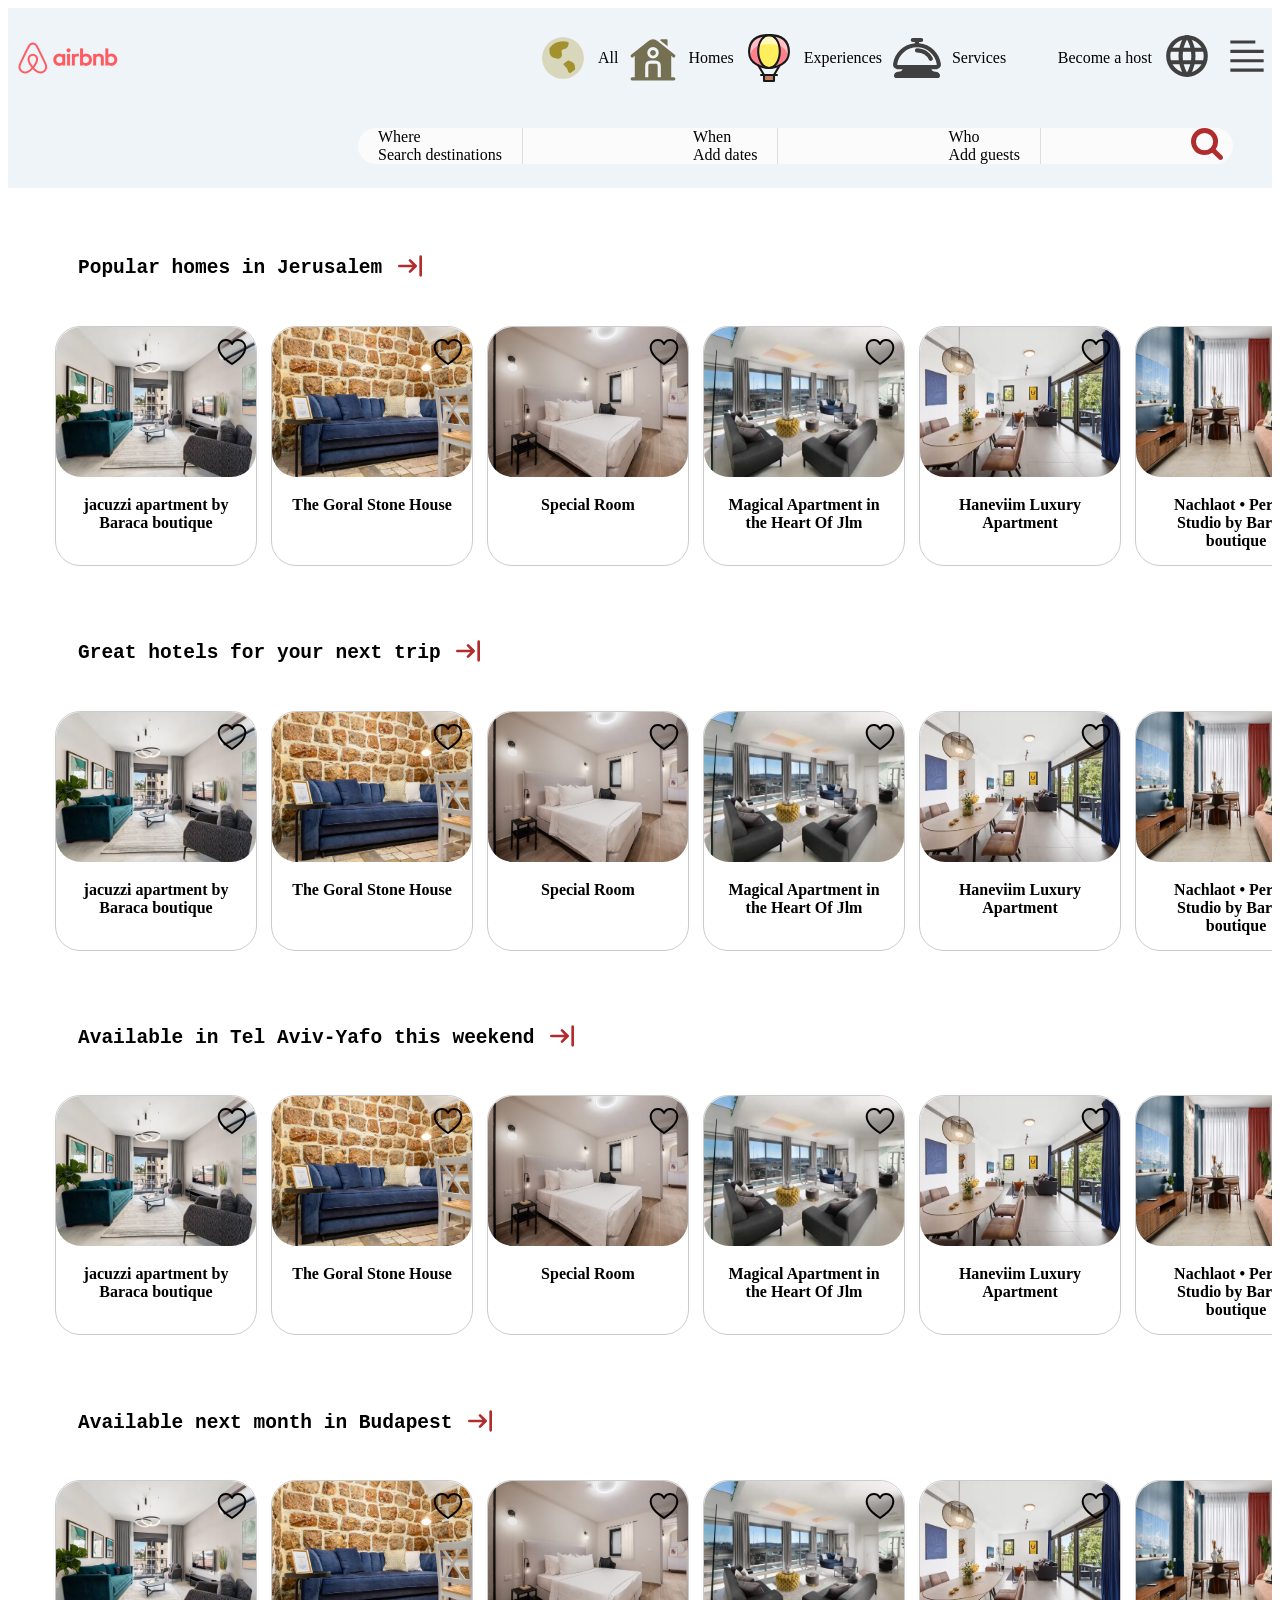
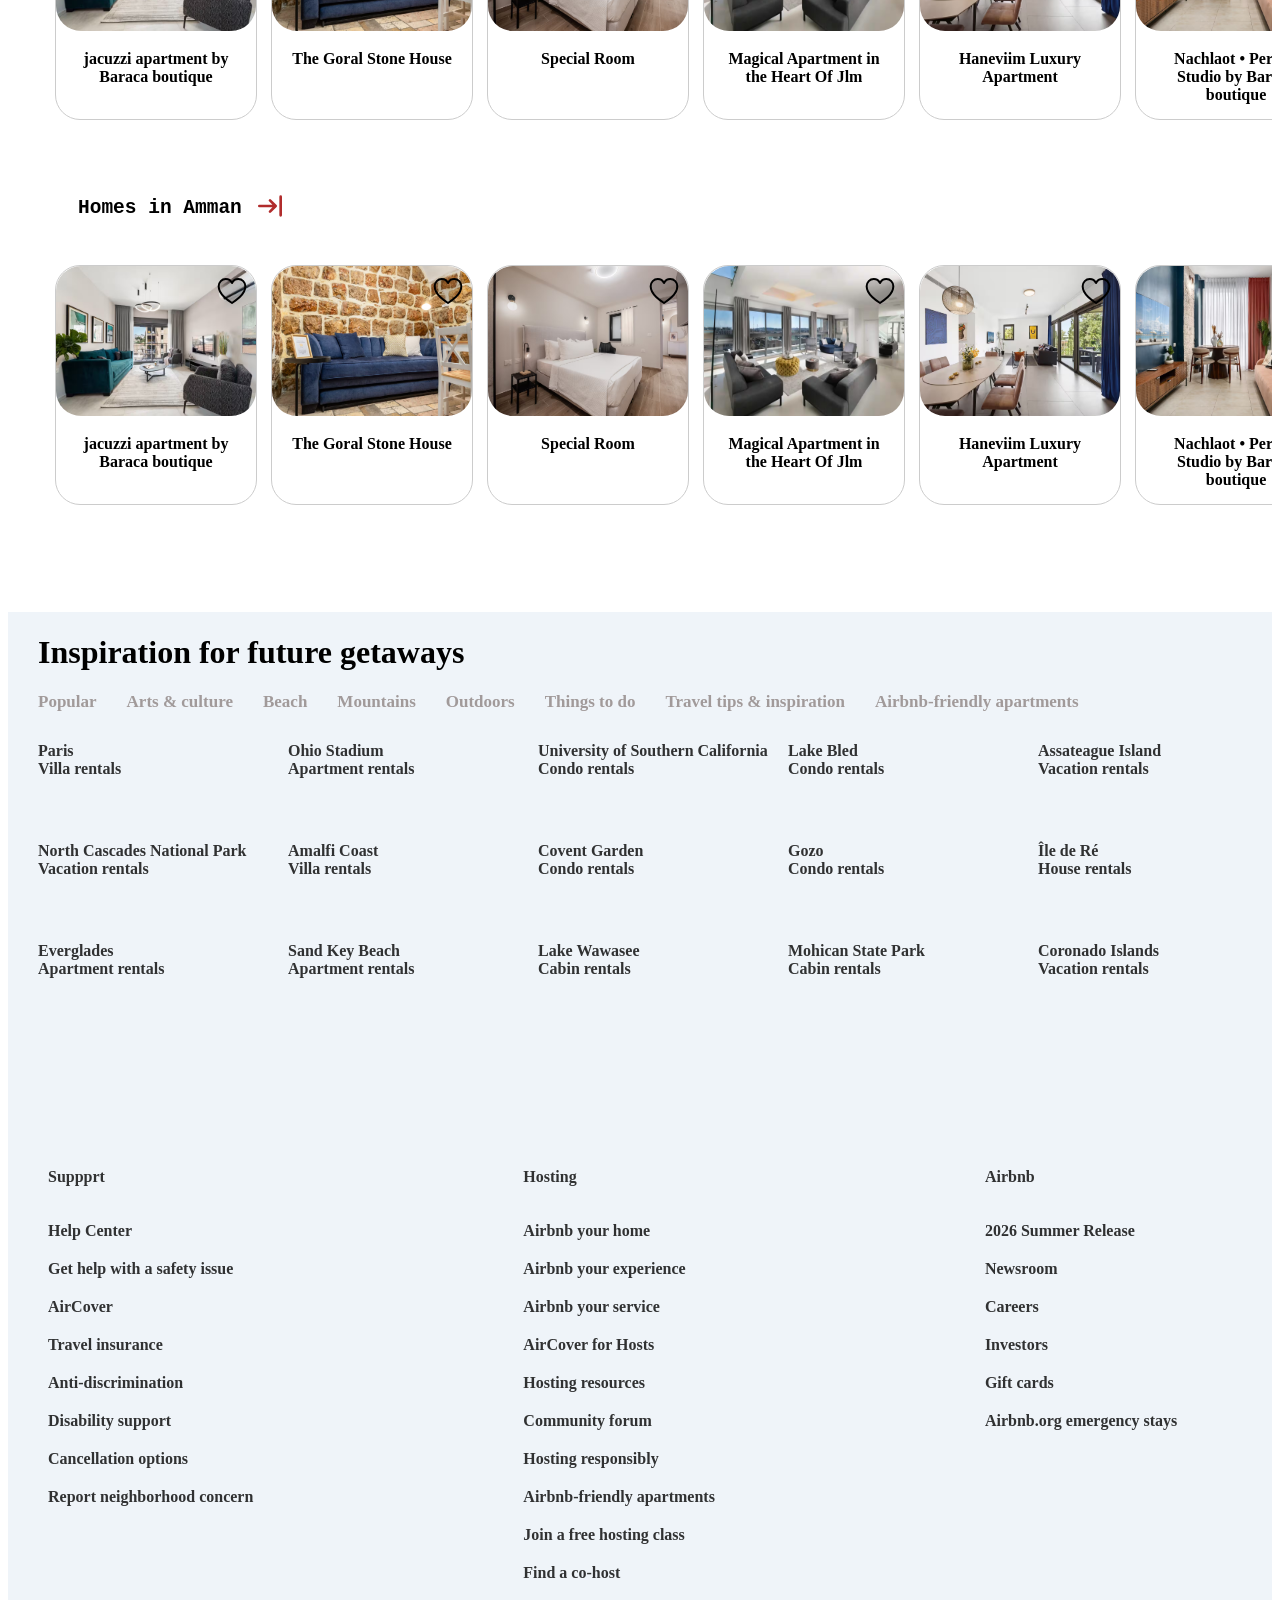
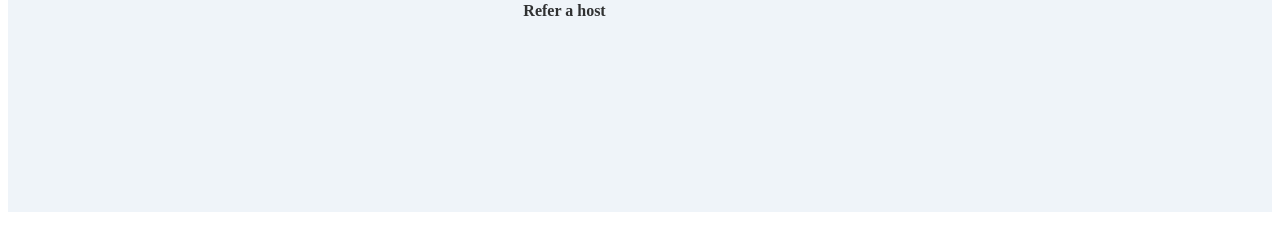
==== index.html @ 333b34b2 "Rename HTML file to index.html" ====
<!DOCTYPE HTML>
<html>
<head>
  <title>Airbnb</title>
  <meta name="viewport" content="width=device-width, initial-scale=1.0">
  <link rel="stylesheet" href="style.css">
  <link rel="icon" type="image/x-icon" href="photos\0x0.png">
</head>

<body>
<div class="container">

<img class="line2" src="photos\Airbnb.com.png" alt="airbnb">
<div class="container2">
<svg class="line1" xmlns="http://www.w3.org/2000/svg" width="2em" height="2em" viewBox="0 0 24 24">
	<path d="M0 0h24v24H0z" fill="none" />
	<path fill="#a3912d" d="M12 2c5.523 0 10 4.477 10 10s-4.477 10-10 10S2 17.523 2 12S6.477 2 12 2" class="duoicon-secondary-layer" opacity=".3" />
	<path fill="#a3912d" d="M12 4a7.99 7.99 0 0 0-6.335 3.114l-.165.221V9.02c0 1.25.775 2.369 1.945 2.809l.178.06l1.29.395c1.373.42 2.71-.697 2.577-2.096l-.019-.145l-.175-1.049a1 1 0 0 1 .656-1.108l.108-.03l.612-.14a2.667 2.667 0 0 0 1.989-3.263A8 8 0 0 0 12 4m2 9.4l-1.564 1.251a.5.5 0 0 0-.041.744l1.239 1.239c.24.24.415.538.508.864l.175.613c.147.521.52.948 1.017 1.163a8 8 0 0 0 2.533-1.835l-.234-1.877a2 2 0 0 0-1.09-1.54l-1.47-.736A1 1 0 0 0 14 13.4" class="duoicon-primary-layer" />
</svg>
<a class="bar" href="https://www.airbnb.com/">All</a>
<svg class="line1" xmlns="http://www.w3.org/2000/svg" width="2em" height="2em" viewBox="0 0 24 24">
	<path d="M0 0h24v24H0z" fill="none" />
	<defs>
		<path id="SVGEuPeJeiy" fill="#757052" d="M10.75 9.5a1.25 1.25 0 1 1 2.5 0a1.25 1.25 0 0 1-2.5 0" />
	</defs>
	<path fill="#757052" d="M18.5 3H16a.5.5 0 0 0-.5.5v.059l3.5 2.8V3.5a.5.5 0 0 0-.5-.5" />
	<use href="#SVGEuPeJeiy" fill-rule="evenodd" clip-rule="evenodd" />
	<path fill="#757052" fill-rule="evenodd" d="m20.75 10.96l.782.626a.75.75 0 0 0 .936-1.172l-8.125-6.5a3.75 3.75 0 0 0-4.686 0l-8.125 6.5a.75.75 0 0 0 .937 1.172l.781-.626v10.29H2a.75.75 0 0 0 0 1.5h20a.75.75 0 0 0 0-1.5h-1.25zM9.25 9.5a2.75 2.75 0 1 1 5.5 0a2.75 2.75 0 0 1-5.5 0m2.8 3.75c.664 0 1.237 0 1.696.062c.492.066.963.215 1.345.597s.531.853.597 1.345c.058.43.062.96.062 1.573v4.423h-1.5V17c0-.728-.002-1.2-.048-1.546c-.044-.325-.114-.427-.172-.484s-.159-.128-.484-.172c-.347-.046-.818-.048-1.546-.048s-1.2.002-1.546.048c-.325.044-.427.115-.484.172s-.128.159-.172.484c-.046.347-.048.818-.048 1.546v4.25h-1.5v-4.3c0-.664 0-1.237.062-1.696c.066-.492.215-.963.597-1.345s.854-.531 1.345-.597c.459-.062 1.032-.062 1.697-.062z" clip-rule="evenodd" />
	<use href="#SVGEuPeJeiy" fill-rule="evenodd" clip-rule="evenodd" />
</svg>
<a class="bar" href="https://www.airbnb.com/homes/">Homes</a>
<svg class="line1" xmlns="http://www.w3.org/2000/svg" width="2em" height="2em" viewBox="0 0 24 24">
	<path d="M0 0h24v24H0z" fill="none" />
	<g fill="none">
		<path fill="#ff808c" d="M21.564 9.133c0 5.738-6.163 7.65-9.564 7.65s-9.563-1.912-9.563-7.65s3.93-8.13 9.563-8.13s9.564 2.392 9.564 8.13" />
		<path fill="#ffbfc5" d="M12 5.246c4.798 0 8.36 1.735 9.311 5.796a7 7 0 0 0 .253-1.913C21.564 3.391 17.634 1 12 1S2.437 3.39 2.437 9.129c-.004.646.081 1.29.252 1.913C3.64 6.98 7.202 5.246 12 5.246" />
		<path fill="#ffef5e" d="M17.18 8.813c0 4.4-2.32 7.97-5.181 7.97s-5.18-3.568-5.18-7.97s2.32-7.81 5.18-7.81s5.18 3.41 5.18 7.81" />
		<path fill="#fff9bf" d="M12 5.246a13.7 13.7 0 0 1 4.849.78c-.738-2.972-2.631-5.022-4.85-5.022s-4.112 2.05-4.85 5.023a13.7 13.7 0 0 1 4.85-.78" />
		<path stroke="#191919" stroke-linecap="round" stroke-linejoin="round" d="M21.564 9.133c0 5.738-6.163 7.65-9.564 7.65s-9.563-1.912-9.563-7.65s3.93-8.13 9.563-8.13s9.564 2.392 9.564 8.13" />
		<path fill="#c77f67" stroke="#191919" stroke-linecap="round" stroke-linejoin="round" d="M14.391 20.13H9.61V23h4.782z" />
		<path stroke="#191919" stroke-linecap="round" stroke-linejoin="round" d="m17.043 15.65l-2.652 4.48m-7.433-4.48l2.651 4.48m-1.434 0h7.65M17.18 8.813c0 4.4-2.32 7.97-5.181 7.97s-5.18-3.568-5.18-7.97s2.32-7.81 5.18-7.81s5.18 3.41 5.18 7.81" />
	</g>
</svg>
<a class="bar" href="https://www.airbnb.com/experiences">Experiences</a>
<svg class="line1" xmlns="http://www.w3.org/2000/svg" width="2em" height="2em" viewBox="0 0 48 48">
	<path d="M0 0h48v48H0z" fill="none" />
	<path fill="#404040" fill-rule="evenodd" d="M26 8.75h2a2 2 0 1 0 0-4h-8a2 2 0 0 0 0 4h2v1.084c-10.761.91-19.44 9.119-20.952 19.64c-.44 3.053 2.118 5.276 4.788 5.276h4.356a3.1 3.1 0 0 1-.986 1.393c-.797.636-1.94.918-3.325 1.032c-1.883.155-3.561 1.427-3.945 3.344a2.28 2.28 0 0 0 2.235 2.731H43.83a2.28 2.28 0 0 0 2.235-2.731c-.384-1.917-2.062-3.19-3.945-3.344c-1.384-.114-2.528-.396-3.325-1.032a3.1 3.1 0 0 1-.986-1.393h4.348c2.67 0 5.227-2.223 4.788-5.276C45.43 18.956 36.758 10.75 26 9.834zm-2.004 5c-9.679 0-17.666 7.096-18.99 16.294a.5.5 0 0 0 .15.438a.94.94 0 0 0 .68.268h36.32a.94.94 0 0 0 .679-.268a.5.5 0 0 0 .15-.438c-1.323-9.198-9.311-16.294-18.99-16.294m11.506 11.935A13 13 0 0 0 24 18.75a2 2 0 1 1 0-4c6.526 0 12.19 3.678 15.038 9.065a2 2 0 1 1-3.536 1.87" clip-rule="evenodd" />
</svg>
<a class="bar" href="https://www.airbnb.com/services">Services</a>
</div>

<div class="container3">

    <a class="bar" href="https://www.google.com/">Become a host</a>
    <a href="https://www.google.com/"><svg class="line1" xmlns="http://www.w3.org/2000/svg" width="2em" height="2em" viewBox="0 0 24 24">
	<path d="M0 0h24v24H0z" fill="none" />
	<g fill="none" stroke="#404040" stroke-linecap="round" stroke-linejoin="round" stroke-width="2">
		<path d="M3 12a9 9 0 1 0 18 0a9 9 0 0 0-18 0m.6-3h16.8M3.6 15h16.8" />
		<path d="M11.5 3a17 17 0 0 0 0 18m1-18a17 17 0 0 1 0 18" />
	</g>
</svg>
</a>
<a href="https://www.google.com/"><svg class="line1" xmlns="http://www.w3.org/2000/svg" width="2em" height="2em" viewBox="0 0 24 24">
	<path d="M0 0h24v24H0z" fill="none" />
	<path fill="#404040" d="M4 6h12V4.5H4zm16 4.5H4V9h16zM4 15h16v-1.5H4zm0 4.5h16V18H4z" />
</svg> 
</a>
</div>

<div class="container4">
<a class="bar1" href="https://www.google.com/">Where<br>Search destinations</a>
<a class="bar1" href="https://www.google.com/">When<br>Add dates</a>
<a class="bar1" href="https://www.google.com/">Who<br>Add guests</a>
<a href="https://www.google.com/"><svg class="search" xmlns="http://www.w3.org/2000/svg" width="2em" height="2em" viewBox="0 0 1664 1664">
	<path d="M0 0h1664v1664H0z" fill="none" />
	<path fill="#b12c2c" d="M1152 704q0-185-131.5-316.5T704 256T387.5 387.5T256 704t131.5 316.5T704 1152t316.5-131.5T1152 704m512 832q0 52-38 90t-90 38q-54 0-90-38l-343-342q-179 124-399 124q-143 0-273.5-55.5t-225-150t-150-225T0 704t55.5-273.5t150-225t225-150T704 0t273.5 55.5t225 150t150 225T1408 704q0 220-124 399l343 343q37 37 37 90" />
</svg>
</a>

</div>
</div>

<div class="containerr">

<div class="row1">
    <h2 class="Title"><b><pre>Popular homes in Jerusalem </pre></h2><a href="https://www.google.com/"><svg xmlns="http://www.w3.org/2000/svg" width="2em" height="2em" viewBox="0 0 24 24">
	<path d="M0 0h24v24H0z" fill="none" />
	<g fill="none">
		<path d="M24 0v24H0V0zM12.594 23.258l-.012.002l-.071.035l-.02.004l-.014-.004l-.071-.036q-.016-.004-.024.006l-.004.01l-.017.428l.005.02l.01.013l.104.074l.015.004l.012-.004l.104-.074l.012-.016l.004-.017l-.017-.427q-.004-.016-.016-.018m.264-.113l-.014.002l-.184.093l-.01.01l-.003.011l.018.43l.005.012l.008.008l.201.092q.019.005.029-.008l.004-.014l-.034-.614q-.005-.018-.02-.022m-.715.002a.02.02 0 0 0-.027.006l-.006.014l-.034.614q.001.018.017.024l.015-.002l.201-.093l.01-.008l.003-.011l.018-.43l-.003-.012l-.01-.01z" />
		<path fill="#b12c2c" d="M19 19a1 1 0 1 0 2 0V5a1 1 0 1 0-2 0zM11.297 7.05a1 1 0 0 0 0 1.415L13.833 11H4a1 1 0 0 0 0 2h9.833l-2.536 2.536a1 1 0 0 0 1.415 1.414l4.242-4.243a1 1 0 0 0 0-1.414L12.712 7.05a1 1 0 0 0-1.415 0" />
	</g>
</svg></a>
</div>
</div>

<!--start adding photos ^-^ -->

<!--start-->
<div class="gallery">
<div class="item">
  <a target="_blank" href="//www.google.com/">
    <img src="photos\1.avif"></a>
  <div class="heart"><svg xmlns="http://www.w3.org/2000/svg" width="2em" height="2em" viewBox="0 0 24 24">
	<path d="M0 0h24v24H0z" fill="none" />
	<g fill="none">
		<path fill="currentColor" fill-opacity=".16" d="M16.696 3C14.652 3 12.887 4.197 12 5.943C11.113 4.197 9.348 3 7.304 3C4.374 3 2 5.457 2 8.481s1.817 5.796 4.165 8.073S12 21 12 21s3.374-2.133 5.835-4.446C20.46 14.088 22 11.514 22 8.481S19.626 3 16.696 3" />
		<path stroke="currentColor" stroke-linecap="round" stroke-linejoin="round" stroke-width="1.5" d="M16.696 3C14.652 3 12.887 4.197 12 5.943C11.113 4.197 9.348 3 7.304 3C4.374 3 2 5.457 2 8.481s1.817 5.796 4.165 8.073S12 21 12 21s3.374-2.133 5.835-4.446C20.46 14.088 22 11.514 22 8.481S19.626 3 16.696 3" />
	</g>
</svg>
</div>
  <div class="desc">jacuzzi apartment by Baraca boutique</div>
</div>

<div class="item">
  <a target="_blank" href="//www.google.com/">
    <img src="photos\2.avif">
  </a>
  <div class="heart"><svg xmlns="http://www.w3.org/2000/svg" width="2em" height="2em" viewBox="0 0 24 24">
	<path d="M0 0h24v24H0z" fill="none" />
	<g fill="none">
		<path fill="currentColor" fill-opacity=".16" d="M16.696 3C14.652 3 12.887 4.197 12 5.943C11.113 4.197 9.348 3 7.304 3C4.374 3 2 5.457 2 8.481s1.817 5.796 4.165 8.073S12 21 12 21s3.374-2.133 5.835-4.446C20.46 14.088 22 11.514 22 8.481S19.626 3 16.696 3" />
		<path stroke="currentColor" stroke-linecap="round" stroke-linejoin="round" stroke-width="1.5" d="M16.696 3C14.652 3 12.887 4.197 12 5.943C11.113 4.197 9.348 3 7.304 3C4.374 3 2 5.457 2 8.481s1.817 5.796 4.165 8.073S12 21 12 21s3.374-2.133 5.835-4.446C20.46 14.088 22 11.514 22 8.481S19.626 3 16.696 3" />
	</g>
</svg>
</div>
  <div class="desc">The Goral Stone House</div>
</div>

<div class="item">
  <a target="_blank" href="//www.google.com/">
    <img src="photos\3.avif">
  </a>
  <div class="heart"><svg xmlns="http://www.w3.org/2000/svg" width="2em" height="2em" viewBox="0 0 24 24">
	<path d="M0 0h24v24H0z" fill="none" />
	<g fill="none">
		<path fill="currentColor" fill-opacity=".16" d="M16.696 3C14.652 3 12.887 4.197 12 5.943C11.113 4.197 9.348 3 7.304 3C4.374 3 2 5.457 2 8.481s1.817 5.796 4.165 8.073S12 21 12 21s3.374-2.133 5.835-4.446C20.46 14.088 22 11.514 22 8.481S19.626 3 16.696 3" />
		<path stroke="currentColor" stroke-linecap="round" stroke-linejoin="round" stroke-width="1.5" d="M16.696 3C14.652 3 12.887 4.197 12 5.943C11.113 4.197 9.348 3 7.304 3C4.374 3 2 5.457 2 8.481s1.817 5.796 4.165 8.073S12 21 12 21s3.374-2.133 5.835-4.446C20.46 14.088 22 11.514 22 8.481S19.626 3 16.696 3" />
	</g>
</svg>
</div>
  <div class="desc">Special Room</div>
</div>

<div class="item">
  <a target="_blank" href="//www.google.com/">
    <img src="photos\4.avif">
  </a>
  <div class="heart"><svg xmlns="http://www.w3.org/2000/svg" width="2em" height="2em" viewBox="0 0 24 24">
	<path d="M0 0h24v24H0z" fill="none" />
	<g fill="none">
		<path fill="currentColor" fill-opacity=".16" d="M16.696 3C14.652 3 12.887 4.197 12 5.943C11.113 4.197 9.348 3 7.304 3C4.374 3 2 5.457 2 8.481s1.817 5.796 4.165 8.073S12 21 12 21s3.374-2.133 5.835-4.446C20.46 14.088 22 11.514 22 8.481S19.626 3 16.696 3" />
		<path stroke="currentColor" stroke-linecap="round" stroke-linejoin="round" stroke-width="1.5" d="M16.696 3C14.652 3 12.887 4.197 12 5.943C11.113 4.197 9.348 3 7.304 3C4.374 3 2 5.457 2 8.481s1.817 5.796 4.165 8.073S12 21 12 21s3.374-2.133 5.835-4.446C20.46 14.088 22 11.514 22 8.481S19.626 3 16.696 3" />
	</g>
</svg>
</div>
  <div class="desc">Magical Apartment in the Heart Of Jlm</div>
</div>

<div class="item">
  <a target="_blank" href="//www.google.com/">
    <img src="photos\5.avif">
  </a>
  <div class="heart"><svg xmlns="http://www.w3.org/2000/svg" width="2em" height="2em" viewBox="0 0 24 24">
	<path d="M0 0h24v24H0z" fill="none" />
	<g fill="none">
		<path fill="currentColor" fill-opacity=".16" d="M16.696 3C14.652 3 12.887 4.197 12 5.943C11.113 4.197 9.348 3 7.304 3C4.374 3 2 5.457 2 8.481s1.817 5.796 4.165 8.073S12 21 12 21s3.374-2.133 5.835-4.446C20.46 14.088 22 11.514 22 8.481S19.626 3 16.696 3" />
		<path stroke="currentColor" stroke-linecap="round" stroke-linejoin="round" stroke-width="1.5" d="M16.696 3C14.652 3 12.887 4.197 12 5.943C11.113 4.197 9.348 3 7.304 3C4.374 3 2 5.457 2 8.481s1.817 5.796 4.165 8.073S12 21 12 21s3.374-2.133 5.835-4.446C20.46 14.088 22 11.514 22 8.481S19.626 3 16.696 3" />
	</g>
</svg>
</div>
  <div class="desc">Haneviim Luxury Apartment</div>
</div>

<div class="item">
  <a target="_blank" href="//www.google.com/">
    <img src="photos\6.avif">
  </a>
  <div class="heart"><svg xmlns="http://www.w3.org/2000/svg" width="2em" height="2em" viewBox="0 0 24 24">
	<path d="M0 0h24v24H0z" fill="none" />
	<g fill="none">
		<path fill="currentColor" fill-opacity=".16" d="M16.696 3C14.652 3 12.887 4.197 12 5.943C11.113 4.197 9.348 3 7.304 3C4.374 3 2 5.457 2 8.481s1.817 5.796 4.165 8.073S12 21 12 21s3.374-2.133 5.835-4.446C20.46 14.088 22 11.514 22 8.481S19.626 3 16.696 3" />
		<path stroke="currentColor" stroke-linecap="round" stroke-linejoin="round" stroke-width="1.5" d="M16.696 3C14.652 3 12.887 4.197 12 5.943C11.113 4.197 9.348 3 7.304 3C4.374 3 2 5.457 2 8.481s1.817 5.796 4.165 8.073S12 21 12 21s3.374-2.133 5.835-4.446C20.46 14.088 22 11.514 22 8.481S19.626 3 16.696 3" />
	</g>
</svg>
</div>
  <div class="desc">Nachlaot • Perfect Studio by Baraca boutique</div>
</div>

<div class="item">
  <a target="_blank" href="//www.google.com/">
    <img src="photos\7.avif">
  </a>
  <div class="heart"><svg xmlns="http://www.w3.org/2000/svg" width="2em" height="2em" viewBox="0 0 24 24">
	<path d="M0 0h24v24H0z" fill="none" />
	<g fill="none">
		<path fill="currentColor" fill-opacity=".16" d="M16.696 3C14.652 3 12.887 4.197 12 5.943C11.113 4.197 9.348 3 7.304 3C4.374 3 2 5.457 2 8.481s1.817 5.796 4.165 8.073S12 21 12 21s3.374-2.133 5.835-4.446C20.46 14.088 22 11.514 22 8.481S19.626 3 16.696 3" />
		<path stroke="currentColor" stroke-linecap="round" stroke-linejoin="round" stroke-width="1.5" d="M16.696 3C14.652 3 12.887 4.197 12 5.943C11.113 4.197 9.348 3 7.304 3C4.374 3 2 5.457 2 8.481s1.817 5.796 4.165 8.073S12 21 12 21s3.374-2.133 5.835-4.446C20.46 14.088 22 11.514 22 8.481S19.626 3 16.696 3" />
	</g>
</svg>
</div>
  <div class="desc">Spectacular View with Shelter Room Mamad</div>
</div>

<div class="item">
  <a target="_blank" href="//www.google.com/">
    <img src="photos\8.avif">
  </a>
  <div class="heart"><svg xmlns="http://www.w3.org/2000/svg" width="2em" height="2em" viewBox="0 0 24 24">
	<path d="M0 0h24v24H0z" fill="none" />
	<g fill="none">
		<path fill="currentColor" fill-opacity=".16" d="M16.696 3C14.652 3 12.887 4.197 12 5.943C11.113 4.197 9.348 3 7.304 3C4.374 3 2 5.457 2 8.481s1.817 5.796 4.165 8.073S12 21 12 21s3.374-2.133 5.835-4.446C20.46 14.088 22 11.514 22 8.481S19.626 3 16.696 3" />
		<path stroke="currentColor" stroke-linecap="round" stroke-linejoin="round" stroke-width="1.5" d="M16.696 3C14.652 3 12.887 4.197 12 5.943C11.113 4.197 9.348 3 7.304 3C4.374 3 2 5.457 2 8.481s1.817 5.796 4.165 8.073S12 21 12 21s3.374-2.133 5.835-4.446C20.46 14.088 22 11.514 22 8.481S19.626 3 16.696 3" />
	</g>
</svg>
</div>
  <div class="desc">Marhaba Studios</div>
</div>

</div>

<!--end-->



<div class="containerr">

<div class="row1">
    <h2 class="Title"><b><pre>Great hotels for your next trip </pre></h2><a href="https://www.google.com/"><svg xmlns="http://www.w3.org/2000/svg" width="2em" height="2em" viewBox="0 0 24 24">
	<path d="M0 0h24v24H0z" fill="none" />
	<g fill="none">
		<path d="M24 0v24H0V0zM12.594 23.258l-.012.002l-.071.035l-.02.004l-.014-.004l-.071-.036q-.016-.004-.024.006l-.004.01l-.017.428l.005.02l.01.013l.104.074l.015.004l.012-.004l.104-.074l.012-.016l.004-.017l-.017-.427q-.004-.016-.016-.018m.264-.113l-.014.002l-.184.093l-.01.01l-.003.011l.018.43l.005.012l.008.008l.201.092q.019.005.029-.008l.004-.014l-.034-.614q-.005-.018-.02-.022m-.715.002a.02.02 0 0 0-.027.006l-.006.014l-.034.614q.001.018.017.024l.015-.002l.201-.093l.01-.008l.003-.011l.018-.43l-.003-.012l-.01-.01z" />
		<path fill="#b12c2c" d="M19 19a1 1 0 1 0 2 0V5a1 1 0 1 0-2 0zM11.297 7.05a1 1 0 0 0 0 1.415L13.833 11H4a1 1 0 0 0 0 2h9.833l-2.536 2.536a1 1 0 0 0 1.415 1.414l4.242-4.243a1 1 0 0 0 0-1.414L12.712 7.05a1 1 0 0 0-1.415 0" />
	</g>
</svg></a>
</div>
</div>

<div class="gallery">
<div class="item">
  <a target="_blank" href="//www.google.com/">
    <img src="photos\1.avif"></a>
  <div class="heart"><svg xmlns="http://www.w3.org/2000/svg" width="2em" height="2em" viewBox="0 0 24 24">
	<path d="M0 0h24v24H0z" fill="none" />
	<g fill="none">
		<path fill="currentColor" fill-opacity=".16" d="M16.696 3C14.652 3 12.887 4.197 12 5.943C11.113 4.197 9.348 3 7.304 3C4.374 3 2 5.457 2 8.481s1.817 5.796 4.165 8.073S12 21 12 21s3.374-2.133 5.835-4.446C20.46 14.088 22 11.514 22 8.481S19.626 3 16.696 3" />
		<path stroke="currentColor" stroke-linecap="round" stroke-linejoin="round" stroke-width="1.5" d="M16.696 3C14.652 3 12.887 4.197 12 5.943C11.113 4.197 9.348 3 7.304 3C4.374 3 2 5.457 2 8.481s1.817 5.796 4.165 8.073S12 21 12 21s3.374-2.133 5.835-4.446C20.46 14.088 22 11.514 22 8.481S19.626 3 16.696 3" />
	</g>
</svg>
</div>
  <div class="desc">jacuzzi apartment by Baraca boutique</div>
</div>

<div class="item">
  <a target="_blank" href="//www.google.com/">
    <img src="photos\2.avif">
  </a>
  <div class="heart"><svg xmlns="http://www.w3.org/2000/svg" width="2em" height="2em" viewBox="0 0 24 24">
	<path d="M0 0h24v24H0z" fill="none" />
	<g fill="none">
		<path fill="currentColor" fill-opacity=".16" d="M16.696 3C14.652 3 12.887 4.197 12 5.943C11.113 4.197 9.348 3 7.304 3C4.374 3 2 5.457 2 8.481s1.817 5.796 4.165 8.073S12 21 12 21s3.374-2.133 5.835-4.446C20.46 14.088 22 11.514 22 8.481S19.626 3 16.696 3" />
		<path stroke="currentColor" stroke-linecap="round" stroke-linejoin="round" stroke-width="1.5" d="M16.696 3C14.652 3 12.887 4.197 12 5.943C11.113 4.197 9.348 3 7.304 3C4.374 3 2 5.457 2 8.481s1.817 5.796 4.165 8.073S12 21 12 21s3.374-2.133 5.835-4.446C20.46 14.088 22 11.514 22 8.481S19.626 3 16.696 3" />
	</g>
</svg>
</div>
  <div class="desc">The Goral Stone House</div>
</div>

<div class="item">
  <a target="_blank" href="//www.google.com/">
    <img src="photos\3.avif">
  </a>
  <div class="heart"><svg xmlns="http://www.w3.org/2000/svg" width="2em" height="2em" viewBox="0 0 24 24">
	<path d="M0 0h24v24H0z" fill="none" />
	<g fill="none">
		<path fill="currentColor" fill-opacity=".16" d="M16.696 3C14.652 3 12.887 4.197 12 5.943C11.113 4.197 9.348 3 7.304 3C4.374 3 2 5.457 2 8.481s1.817 5.796 4.165 8.073S12 21 12 21s3.374-2.133 5.835-4.446C20.46 14.088 22 11.514 22 8.481S19.626 3 16.696 3" />
		<path stroke="currentColor" stroke-linecap="round" stroke-linejoin="round" stroke-width="1.5" d="M16.696 3C14.652 3 12.887 4.197 12 5.943C11.113 4.197 9.348 3 7.304 3C4.374 3 2 5.457 2 8.481s1.817 5.796 4.165 8.073S12 21 12 21s3.374-2.133 5.835-4.446C20.46 14.088 22 11.514 22 8.481S19.626 3 16.696 3" />
	</g>
</svg>
</div>
  <div class="desc">Special Room</div>
</div>

<div class="item">
  <a target="_blank" href="//www.google.com/">
    <img src="photos\4.avif">
  </a>
  <div class="heart"><svg xmlns="http://www.w3.org/2000/svg" width="2em" height="2em" viewBox="0 0 24 24">
	<path d="M0 0h24v24H0z" fill="none" />
	<g fill="none">
		<path fill="currentColor" fill-opacity=".16" d="M16.696 3C14.652 3 12.887 4.197 12 5.943C11.113 4.197 9.348 3 7.304 3C4.374 3 2 5.457 2 8.481s1.817 5.796 4.165 8.073S12 21 12 21s3.374-2.133 5.835-4.446C20.46 14.088 22 11.514 22 8.481S19.626 3 16.696 3" />
		<path stroke="currentColor" stroke-linecap="round" stroke-linejoin="round" stroke-width="1.5" d="M16.696 3C14.652 3 12.887 4.197 12 5.943C11.113 4.197 9.348 3 7.304 3C4.374 3 2 5.457 2 8.481s1.817 5.796 4.165 8.073S12 21 12 21s3.374-2.133 5.835-4.446C20.46 14.088 22 11.514 22 8.481S19.626 3 16.696 3" />
	</g>
</svg>
</div>
  <div class="desc">Magical Apartment in the Heart Of Jlm</div>
</div>

<div class="item">
  <a target="_blank" href="//www.google.com/">
    <img src="photos\5.avif">
  </a>
  <div class="heart"><svg xmlns="http://www.w3.org/2000/svg" width="2em" height="2em" viewBox="0 0 24 24">
	<path d="M0 0h24v24H0z" fill="none" />
	<g fill="none">
		<path fill="currentColor" fill-opacity=".16" d="M16.696 3C14.652 3 12.887 4.197 12 5.943C11.113 4.197 9.348 3 7.304 3C4.374 3 2 5.457 2 8.481s1.817 5.796 4.165 8.073S12 21 12 21s3.374-2.133 5.835-4.446C20.46 14.088 22 11.514 22 8.481S19.626 3 16.696 3" />
		<path stroke="currentColor" stroke-linecap="round" stroke-linejoin="round" stroke-width="1.5" d="M16.696 3C14.652 3 12.887 4.197 12 5.943C11.113 4.197 9.348 3 7.304 3C4.374 3 2 5.457 2 8.481s1.817 5.796 4.165 8.073S12 21 12 21s3.374-2.133 5.835-4.446C20.46 14.088 22 11.514 22 8.481S19.626 3 16.696 3" />
	</g>
</svg>
</div>
  <div class="desc">Haneviim Luxury Apartment</div>
</div>

<div class="item">
  <a target="_blank" href="//www.google.com/">
    <img src="photos\6.avif">
  </a>
  <div class="heart"><svg xmlns="http://www.w3.org/2000/svg" width="2em" height="2em" viewBox="0 0 24 24">
	<path d="M0 0h24v24H0z" fill="none" />
	<g fill="none">
		<path fill="currentColor" fill-opacity=".16" d="M16.696 3C14.652 3 12.887 4.197 12 5.943C11.113 4.197 9.348 3 7.304 3C4.374 3 2 5.457 2 8.481s1.817 5.796 4.165 8.073S12 21 12 21s3.374-2.133 5.835-4.446C20.46 14.088 22 11.514 22 8.481S19.626 3 16.696 3" />
		<path stroke="currentColor" stroke-linecap="round" stroke-linejoin="round" stroke-width="1.5" d="M16.696 3C14.652 3 12.887 4.197 12 5.943C11.113 4.197 9.348 3 7.304 3C4.374 3 2 5.457 2 8.481s1.817 5.796 4.165 8.073S12 21 12 21s3.374-2.133 5.835-4.446C20.46 14.088 22 11.514 22 8.481S19.626 3 16.696 3" />
	</g>
</svg>
</div>
  <div class="desc">Nachlaot • Perfect Studio by Baraca boutique</div>
</div>

<div class="item">
  <a target="_blank" href="//www.google.com/">
    <img src="photos\7.avif">
  </a>
  <div class="heart"><svg xmlns="http://www.w3.org/2000/svg" width="2em" height="2em" viewBox="0 0 24 24">
	<path d="M0 0h24v24H0z" fill="none" />
	<g fill="none">
		<path fill="currentColor" fill-opacity=".16" d="M16.696 3C14.652 3 12.887 4.197 12 5.943C11.113 4.197 9.348 3 7.304 3C4.374 3 2 5.457 2 8.481s1.817 5.796 4.165 8.073S12 21 12 21s3.374-2.133 5.835-4.446C20.46 14.088 22 11.514 22 8.481S19.626 3 16.696 3" />
		<path stroke="currentColor" stroke-linecap="round" stroke-linejoin="round" stroke-width="1.5" d="M16.696 3C14.652 3 12.887 4.197 12 5.943C11.113 4.197 9.348 3 7.304 3C4.374 3 2 5.457 2 8.481s1.817 5.796 4.165 8.073S12 21 12 21s3.374-2.133 5.835-4.446C20.46 14.088 22 11.514 22 8.481S19.626 3 16.696 3" />
	</g>
</svg>
</div>
  <div class="desc">Spectacular View with Shelter Room Mamad</div>
</div>

<div class="item">
  <a target="_blank" href="//www.google.com/">
    <img src="photos\8.avif">
  </a>
  <div class="heart"><svg xmlns="http://www.w3.org/2000/svg" width="2em" height="2em" viewBox="0 0 24 24">
	<path d="M0 0h24v24H0z" fill="none" />
	<g fill="none">
		<path fill="currentColor" fill-opacity=".16" d="M16.696 3C14.652 3 12.887 4.197 12 5.943C11.113 4.197 9.348 3 7.304 3C4.374 3 2 5.457 2 8.481s1.817 5.796 4.165 8.073S12 21 12 21s3.374-2.133 5.835-4.446C20.46 14.088 22 11.514 22 8.481S19.626 3 16.696 3" />
		<path stroke="currentColor" stroke-linecap="round" stroke-linejoin="round" stroke-width="1.5" d="M16.696 3C14.652 3 12.887 4.197 12 5.943C11.113 4.197 9.348 3 7.304 3C4.374 3 2 5.457 2 8.481s1.817 5.796 4.165 8.073S12 21 12 21s3.374-2.133 5.835-4.446C20.46 14.088 22 11.514 22 8.481S19.626 3 16.696 3" />
	</g>
</svg>
</div>
  <div class="desc">Marhaba Studios</div>
</div>

</div>
<!--end-->

<div class="containerr">

<div class="row1">
    <h2 class="Title"><b><pre>Available in Tel Aviv-Yafo this weekend </pre></h2><a href="https://www.google.com/"><svg xmlns="http://www.w3.org/2000/svg" width="2em" height="2em" viewBox="0 0 24 24">
	<path d="M0 0h24v24H0z" fill="none" />
	<g fill="none">
		<path d="M24 0v24H0V0zM12.594 23.258l-.012.002l-.071.035l-.02.004l-.014-.004l-.071-.036q-.016-.004-.024.006l-.004.01l-.017.428l.005.02l.01.013l.104.074l.015.004l.012-.004l.104-.074l.012-.016l.004-.017l-.017-.427q-.004-.016-.016-.018m.264-.113l-.014.002l-.184.093l-.01.01l-.003.011l.018.43l.005.012l.008.008l.201.092q.019.005.029-.008l.004-.014l-.034-.614q-.005-.018-.02-.022m-.715.002a.02.02 0 0 0-.027.006l-.006.014l-.034.614q.001.018.017.024l.015-.002l.201-.093l.01-.008l.003-.011l.018-.43l-.003-.012l-.01-.01z" />
		<path fill="#b12c2c" d="M19 19a1 1 0 1 0 2 0V5a1 1 0 1 0-2 0zM11.297 7.05a1 1 0 0 0 0 1.415L13.833 11H4a1 1 0 0 0 0 2h9.833l-2.536 2.536a1 1 0 0 0 1.415 1.414l4.242-4.243a1 1 0 0 0 0-1.414L12.712 7.05a1 1 0 0 0-1.415 0" />
	</g>
</svg></a>
</div>
</div>

<div class="gallery">
<div class="item">
  <a target="_blank" href="//www.google.com/">
    <img src="photos\1.avif"></a>
  <div class="heart"><svg xmlns="http://www.w3.org/2000/svg" width="2em" height="2em" viewBox="0 0 24 24">
	<path d="M0 0h24v24H0z" fill="none" />
	<g fill="none">
		<path fill="currentColor" fill-opacity=".16" d="M16.696 3C14.652 3 12.887 4.197 12 5.943C11.113 4.197 9.348 3 7.304 3C4.374 3 2 5.457 2 8.481s1.817 5.796 4.165 8.073S12 21 12 21s3.374-2.133 5.835-4.446C20.46 14.088 22 11.514 22 8.481S19.626 3 16.696 3" />
		<path stroke="currentColor" stroke-linecap="round" stroke-linejoin="round" stroke-width="1.5" d="M16.696 3C14.652 3 12.887 4.197 12 5.943C11.113 4.197 9.348 3 7.304 3C4.374 3 2 5.457 2 8.481s1.817 5.796 4.165 8.073S12 21 12 21s3.374-2.133 5.835-4.446C20.46 14.088 22 11.514 22 8.481S19.626 3 16.696 3" />
	</g>
</svg>
</div>
  <div class="desc">jacuzzi apartment by Baraca boutique</div>
</div>

<div class="item">
  <a target="_blank" href="//www.google.com/">
    <img src="photos\2.avif">
  </a>
  <div class="heart"><svg xmlns="http://www.w3.org/2000/svg" width="2em" height="2em" viewBox="0 0 24 24">
	<path d="M0 0h24v24H0z" fill="none" />
	<g fill="none">
		<path fill="currentColor" fill-opacity=".16" d="M16.696 3C14.652 3 12.887 4.197 12 5.943C11.113 4.197 9.348 3 7.304 3C4.374 3 2 5.457 2 8.481s1.817 5.796 4.165 8.073S12 21 12 21s3.374-2.133 5.835-4.446C20.46 14.088 22 11.514 22 8.481S19.626 3 16.696 3" />
		<path stroke="currentColor" stroke-linecap="round" stroke-linejoin="round" stroke-width="1.5" d="M16.696 3C14.652 3 12.887 4.197 12 5.943C11.113 4.197 9.348 3 7.304 3C4.374 3 2 5.457 2 8.481s1.817 5.796 4.165 8.073S12 21 12 21s3.374-2.133 5.835-4.446C20.46 14.088 22 11.514 22 8.481S19.626 3 16.696 3" />
	</g>
</svg>
</div>
  <div class="desc">The Goral Stone House</div>
</div>

<div class="item">
  <a target="_blank" href="//www.google.com/">
    <img src="photos\3.avif">
  </a>
  <div class="heart"><svg xmlns="http://www.w3.org/2000/svg" width="2em" height="2em" viewBox="0 0 24 24">
	<path d="M0 0h24v24H0z" fill="none" />
	<g fill="none">
		<path fill="currentColor" fill-opacity=".16" d="M16.696 3C14.652 3 12.887 4.197 12 5.943C11.113 4.197 9.348 3 7.304 3C4.374 3 2 5.457 2 8.481s1.817 5.796 4.165 8.073S12 21 12 21s3.374-2.133 5.835-4.446C20.46 14.088 22 11.514 22 8.481S19.626 3 16.696 3" />
		<path stroke="currentColor" stroke-linecap="round" stroke-linejoin="round" stroke-width="1.5" d="M16.696 3C14.652 3 12.887 4.197 12 5.943C11.113 4.197 9.348 3 7.304 3C4.374 3 2 5.457 2 8.481s1.817 5.796 4.165 8.073S12 21 12 21s3.374-2.133 5.835-4.446C20.46 14.088 22 11.514 22 8.481S19.626 3 16.696 3" />
	</g>
</svg>
</div>
  <div class="desc">Special Room</div>
</div>

<div class="item">
  <a target="_blank" href="//www.google.com/">
    <img src="photos\4.avif">
  </a>
  <div class="heart"><svg xmlns="http://www.w3.org/2000/svg" width="2em" height="2em" viewBox="0 0 24 24">
	<path d="M0 0h24v24H0z" fill="none" />
	<g fill="none">
		<path fill="currentColor" fill-opacity=".16" d="M16.696 3C14.652 3 12.887 4.197 12 5.943C11.113 4.197 9.348 3 7.304 3C4.374 3 2 5.457 2 8.481s1.817 5.796 4.165 8.073S12 21 12 21s3.374-2.133 5.835-4.446C20.46 14.088 22 11.514 22 8.481S19.626 3 16.696 3" />
		<path stroke="currentColor" stroke-linecap="round" stroke-linejoin="round" stroke-width="1.5" d="M16.696 3C14.652 3 12.887 4.197 12 5.943C11.113 4.197 9.348 3 7.304 3C4.374 3 2 5.457 2 8.481s1.817 5.796 4.165 8.073S12 21 12 21s3.374-2.133 5.835-4.446C20.46 14.088 22 11.514 22 8.481S19.626 3 16.696 3" />
	</g>
</svg>
</div>
  <div class="desc">Magical Apartment in the Heart Of Jlm</div>
</div>

<div class="item">
  <a target="_blank" href="//www.google.com/">
    <img src="photos\5.avif">
  </a>
  <div class="heart"><svg xmlns="http://www.w3.org/2000/svg" width="2em" height="2em" viewBox="0 0 24 24">
	<path d="M0 0h24v24H0z" fill="none" />
	<g fill="none">
		<path fill="currentColor" fill-opacity=".16" d="M16.696 3C14.652 3 12.887 4.197 12 5.943C11.113 4.197 9.348 3 7.304 3C4.374 3 2 5.457 2 8.481s1.817 5.796 4.165 8.073S12 21 12 21s3.374-2.133 5.835-4.446C20.46 14.088 22 11.514 22 8.481S19.626 3 16.696 3" />
		<path stroke="currentColor" stroke-linecap="round" stroke-linejoin="round" stroke-width="1.5" d="M16.696 3C14.652 3 12.887 4.197 12 5.943C11.113 4.197 9.348 3 7.304 3C4.374 3 2 5.457 2 8.481s1.817 5.796 4.165 8.073S12 21 12 21s3.374-2.133 5.835-4.446C20.46 14.088 22 11.514 22 8.481S19.626 3 16.696 3" />
	</g>
</svg>
</div>
  <div class="desc">Haneviim Luxury Apartment</div>
</div>

<div class="item">
  <a target="_blank" href="//www.google.com/">
    <img src="photos\6.avif">
  </a>
  <div class="heart"><svg xmlns="http://www.w3.org/2000/svg" width="2em" height="2em" viewBox="0 0 24 24">
	<path d="M0 0h24v24H0z" fill="none" />
	<g fill="none">
		<path fill="currentColor" fill-opacity=".16" d="M16.696 3C14.652 3 12.887 4.197 12 5.943C11.113 4.197 9.348 3 7.304 3C4.374 3 2 5.457 2 8.481s1.817 5.796 4.165 8.073S12 21 12 21s3.374-2.133 5.835-4.446C20.46 14.088 22 11.514 22 8.481S19.626 3 16.696 3" />
		<path stroke="currentColor" stroke-linecap="round" stroke-linejoin="round" stroke-width="1.5" d="M16.696 3C14.652 3 12.887 4.197 12 5.943C11.113 4.197 9.348 3 7.304 3C4.374 3 2 5.457 2 8.481s1.817 5.796 4.165 8.073S12 21 12 21s3.374-2.133 5.835-4.446C20.46 14.088 22 11.514 22 8.481S19.626 3 16.696 3" />
	</g>
</svg>
</div>
  <div class="desc">Nachlaot • Perfect Studio by Baraca boutique</div>
</div>

<div class="item">
  <a target="_blank" href="//www.google.com/">
    <img src="photos\7.avif">
  </a>
  <div class="heart"><svg xmlns="http://www.w3.org/2000/svg" width="2em" height="2em" viewBox="0 0 24 24">
	<path d="M0 0h24v24H0z" fill="none" />
	<g fill="none">
		<path fill="currentColor" fill-opacity=".16" d="M16.696 3C14.652 3 12.887 4.197 12 5.943C11.113 4.197 9.348 3 7.304 3C4.374 3 2 5.457 2 8.481s1.817 5.796 4.165 8.073S12 21 12 21s3.374-2.133 5.835-4.446C20.46 14.088 22 11.514 22 8.481S19.626 3 16.696 3" />
		<path stroke="currentColor" stroke-linecap="round" stroke-linejoin="round" stroke-width="1.5" d="M16.696 3C14.652 3 12.887 4.197 12 5.943C11.113 4.197 9.348 3 7.304 3C4.374 3 2 5.457 2 8.481s1.817 5.796 4.165 8.073S12 21 12 21s3.374-2.133 5.835-4.446C20.46 14.088 22 11.514 22 8.481S19.626 3 16.696 3" />
	</g>
</svg>
</div>
  <div class="desc">Spectacular View with Shelter Room Mamad</div>
</div>

<div class="item">
  <a target="_blank" href="//www.google.com/">
    <img src="photos\8.avif">
  </a>
  <div class="heart"><svg xmlns="http://www.w3.org/2000/svg" width="2em" height="2em" viewBox="0 0 24 24">
	<path d="M0 0h24v24H0z" fill="none" />
	<g fill="none">
		<path fill="currentColor" fill-opacity=".16" d="M16.696 3C14.652 3 12.887 4.197 12 5.943C11.113 4.197 9.348 3 7.304 3C4.374 3 2 5.457 2 8.481s1.817 5.796 4.165 8.073S12 21 12 21s3.374-2.133 5.835-4.446C20.46 14.088 22 11.514 22 8.481S19.626 3 16.696 3" />
		<path stroke="currentColor" stroke-linecap="round" stroke-linejoin="round" stroke-width="1.5" d="M16.696 3C14.652 3 12.887 4.197 12 5.943C11.113 4.197 9.348 3 7.304 3C4.374 3 2 5.457 2 8.481s1.817 5.796 4.165 8.073S12 21 12 21s3.374-2.133 5.835-4.446C20.46 14.088 22 11.514 22 8.481S19.626 3 16.696 3" />
	</g>
</svg>
</div>
  <div class="desc">Marhaba Studios</div>
</div>

</div>
<!--end-->

<div class="containerr">

<div class="row1">
    <h2 class="Title"><b><pre>Available next month in Budapest </pre></h2><a href="https://www.google.com/"><svg xmlns="http://www.w3.org/2000/svg" width="2em" height="2em" viewBox="0 0 24 24">
	<path d="M0 0h24v24H0z" fill="none" />
	<g fill="none">
		<path d="M24 0v24H0V0zM12.594 23.258l-.012.002l-.071.035l-.02.004l-.014-.004l-.071-.036q-.016-.004-.024.006l-.004.01l-.017.428l.005.02l.01.013l.104.074l.015.004l.012-.004l.104-.074l.012-.016l.004-.017l-.017-.427q-.004-.016-.016-.018m.264-.113l-.014.002l-.184.093l-.01.01l-.003.011l.018.43l.005.012l.008.008l.201.092q.019.005.029-.008l.004-.014l-.034-.614q-.005-.018-.02-.022m-.715.002a.02.02 0 0 0-.027.006l-.006.014l-.034.614q.001.018.017.024l.015-.002l.201-.093l.01-.008l.003-.011l.018-.43l-.003-.012l-.01-.01z" />
		<path fill="#b12c2c" d="M19 19a1 1 0 1 0 2 0V5a1 1 0 1 0-2 0zM11.297 7.05a1 1 0 0 0 0 1.415L13.833 11H4a1 1 0 0 0 0 2h9.833l-2.536 2.536a1 1 0 0 0 1.415 1.414l4.242-4.243a1 1 0 0 0 0-1.414L12.712 7.05a1 1 0 0 0-1.415 0" />
	</g>
</svg></a>
</div>
</div>

<div class="gallery">
<div class="item">
  <a target="_blank" href="//www.google.com/">
    <img src="photos\1.avif"></a>
  <div class="heart"><svg xmlns="http://www.w3.org/2000/svg" width="2em" height="2em" viewBox="0 0 24 24">
	<path d="M0 0h24v24H0z" fill="none" />
	<g fill="none">
		<path fill="currentColor" fill-opacity=".16" d="M16.696 3C14.652 3 12.887 4.197 12 5.943C11.113 4.197 9.348 3 7.304 3C4.374 3 2 5.457 2 8.481s1.817 5.796 4.165 8.073S12 21 12 21s3.374-2.133 5.835-4.446C20.46 14.088 22 11.514 22 8.481S19.626 3 16.696 3" />
		<path stroke="currentColor" stroke-linecap="round" stroke-linejoin="round" stroke-width="1.5" d="M16.696 3C14.652 3 12.887 4.197 12 5.943C11.113 4.197 9.348 3 7.304 3C4.374 3 2 5.457 2 8.481s1.817 5.796 4.165 8.073S12 21 12 21s3.374-2.133 5.835-4.446C20.46 14.088 22 11.514 22 8.481S19.626 3 16.696 3" />
	</g>
</svg>
</div>
  <div class="desc">jacuzzi apartment by Baraca boutique</div>
</div>

<div class="item">
  <a target="_blank" href="//www.google.com/">
    <img src="photos\2.avif">
  </a>
  <div class="heart"><svg xmlns="http://www.w3.org/2000/svg" width="2em" height="2em" viewBox="0 0 24 24">
	<path d="M0 0h24v24H0z" fill="none" />
	<g fill="none">
		<path fill="currentColor" fill-opacity=".16" d="M16.696 3C14.652 3 12.887 4.197 12 5.943C11.113 4.197 9.348 3 7.304 3C4.374 3 2 5.457 2 8.481s1.817 5.796 4.165 8.073S12 21 12 21s3.374-2.133 5.835-4.446C20.46 14.088 22 11.514 22 8.481S19.626 3 16.696 3" />
		<path stroke="currentColor" stroke-linecap="round" stroke-linejoin="round" stroke-width="1.5" d="M16.696 3C14.652 3 12.887 4.197 12 5.943C11.113 4.197 9.348 3 7.304 3C4.374 3 2 5.457 2 8.481s1.817 5.796 4.165 8.073S12 21 12 21s3.374-2.133 5.835-4.446C20.46 14.088 22 11.514 22 8.481S19.626 3 16.696 3" />
	</g>
</svg>
</div>
  <div class="desc">The Goral Stone House</div>
</div>

<div class="item">
  <a target="_blank" href="//www.google.com/">
    <img src="photos\3.avif">
  </a>
  <div class="heart"><svg xmlns="http://www.w3.org/2000/svg" width="2em" height="2em" viewBox="0 0 24 24">
	<path d="M0 0h24v24H0z" fill="none" />
	<g fill="none">
		<path fill="currentColor" fill-opacity=".16" d="M16.696 3C14.652 3 12.887 4.197 12 5.943C11.113 4.197 9.348 3 7.304 3C4.374 3 2 5.457 2 8.481s1.817 5.796 4.165 8.073S12 21 12 21s3.374-2.133 5.835-4.446C20.46 14.088 22 11.514 22 8.481S19.626 3 16.696 3" />
		<path stroke="currentColor" stroke-linecap="round" stroke-linejoin="round" stroke-width="1.5" d="M16.696 3C14.652 3 12.887 4.197 12 5.943C11.113 4.197 9.348 3 7.304 3C4.374 3 2 5.457 2 8.481s1.817 5.796 4.165 8.073S12 21 12 21s3.374-2.133 5.835-4.446C20.46 14.088 22 11.514 22 8.481S19.626 3 16.696 3" />
	</g>
</svg>
</div>
  <div class="desc">Special Room</div>
</div>

<div class="item">
  <a target="_blank" href="//www.google.com/">
    <img src="photos\4.avif">
  </a>
  <div class="heart"><svg xmlns="http://www.w3.org/2000/svg" width="2em" height="2em" viewBox="0 0 24 24">
	<path d="M0 0h24v24H0z" fill="none" />
	<g fill="none">
		<path fill="currentColor" fill-opacity=".16" d="M16.696 3C14.652 3 12.887 4.197 12 5.943C11.113 4.197 9.348 3 7.304 3C4.374 3 2 5.457 2 8.481s1.817 5.796 4.165 8.073S12 21 12 21s3.374-2.133 5.835-4.446C20.46 14.088 22 11.514 22 8.481S19.626 3 16.696 3" />
		<path stroke="currentColor" stroke-linecap="round" stroke-linejoin="round" stroke-width="1.5" d="M16.696 3C14.652 3 12.887 4.197 12 5.943C11.113 4.197 9.348 3 7.304 3C4.374 3 2 5.457 2 8.481s1.817 5.796 4.165 8.073S12 21 12 21s3.374-2.133 5.835-4.446C20.46 14.088 22 11.514 22 8.481S19.626 3 16.696 3" />
	</g>
</svg>
</div>
  <div class="desc">Magical Apartment in the Heart Of Jlm</div>
</div>

<div class="item">
  <a target="_blank" href="//www.google.com/">
    <img src="photos\5.avif">
  </a>
  <div class="heart"><svg xmlns="http://www.w3.org/2000/svg" width="2em" height="2em" viewBox="0 0 24 24">
	<path d="M0 0h24v24H0z" fill="none" />
	<g fill="none">
		<path fill="currentColor" fill-opacity=".16" d="M16.696 3C14.652 3 12.887 4.197 12 5.943C11.113 4.197 9.348 3 7.304 3C4.374 3 2 5.457 2 8.481s1.817 5.796 4.165 8.073S12 21 12 21s3.374-2.133 5.835-4.446C20.46 14.088 22 11.514 22 8.481S19.626 3 16.696 3" />
		<path stroke="currentColor" stroke-linecap="round" stroke-linejoin="round" stroke-width="1.5" d="M16.696 3C14.652 3 12.887 4.197 12 5.943C11.113 4.197 9.348 3 7.304 3C4.374 3 2 5.457 2 8.481s1.817 5.796 4.165 8.073S12 21 12 21s3.374-2.133 5.835-4.446C20.46 14.088 22 11.514 22 8.481S19.626 3 16.696 3" />
	</g>
</svg>
</div>
  <div class="desc">Haneviim Luxury Apartment</div>
</div>

<div class="item">
  <a target="_blank" href="//www.google.com/">
    <img src="photos\6.avif">
  </a>
  <div class="heart"><svg xmlns="http://www.w3.org/2000/svg" width="2em" height="2em" viewBox="0 0 24 24">
	<path d="M0 0h24v24H0z" fill="none" />
	<g fill="none">
		<path fill="currentColor" fill-opacity=".16" d="M16.696 3C14.652 3 12.887 4.197 12 5.943C11.113 4.197 9.348 3 7.304 3C4.374 3 2 5.457 2 8.481s1.817 5.796 4.165 8.073S12 21 12 21s3.374-2.133 5.835-4.446C20.46 14.088 22 11.514 22 8.481S19.626 3 16.696 3" />
		<path stroke="currentColor" stroke-linecap="round" stroke-linejoin="round" stroke-width="1.5" d="M16.696 3C14.652 3 12.887 4.197 12 5.943C11.113 4.197 9.348 3 7.304 3C4.374 3 2 5.457 2 8.481s1.817 5.796 4.165 8.073S12 21 12 21s3.374-2.133 5.835-4.446C20.46 14.088 22 11.514 22 8.481S19.626 3 16.696 3" />
	</g>
</svg>
</div>
  <div class="desc">Nachlaot • Perfect Studio by Baraca boutique</div>
</div>

<div class="item">
  <a target="_blank" href="//www.google.com/">
    <img src="photos\7.avif">
  </a>
  <div class="heart"><svg xmlns="http://www.w3.org/2000/svg" width="2em" height="2em" viewBox="0 0 24 24">
	<path d="M0 0h24v24H0z" fill="none" />
	<g fill="none">
		<path fill="currentColor" fill-opacity=".16" d="M16.696 3C14.652 3 12.887 4.197 12 5.943C11.113 4.197 9.348 3 7.304 3C4.374 3 2 5.457 2 8.481s1.817 5.796 4.165 8.073S12 21 12 21s3.374-2.133 5.835-4.446C20.46 14.088 22 11.514 22 8.481S19.626 3 16.696 3" />
		<path stroke="currentColor" stroke-linecap="round" stroke-linejoin="round" stroke-width="1.5" d="M16.696 3C14.652 3 12.887 4.197 12 5.943C11.113 4.197 9.348 3 7.304 3C4.374 3 2 5.457 2 8.481s1.817 5.796 4.165 8.073S12 21 12 21s3.374-2.133 5.835-4.446C20.46 14.088 22 11.514 22 8.481S19.626 3 16.696 3" />
	</g>
</svg>
</div>
  <div class="desc">Spectacular View with Shelter Room Mamad</div>
</div>

<div class="item">
  <a target="_blank" href="//www.google.com/">
    <img src="photos\8.avif">
  </a>
  <div class="heart"><svg xmlns="http://www.w3.org/2000/svg" width="2em" height="2em" viewBox="0 0 24 24">
	<path d="M0 0h24v24H0z" fill="none" />
	<g fill="none">
		<path fill="currentColor" fill-opacity=".16" d="M16.696 3C14.652 3 12.887 4.197 12 5.943C11.113 4.197 9.348 3 7.304 3C4.374 3 2 5.457 2 8.481s1.817 5.796 4.165 8.073S12 21 12 21s3.374-2.133 5.835-4.446C20.46 14.088 22 11.514 22 8.481S19.626 3 16.696 3" />
		<path stroke="currentColor" stroke-linecap="round" stroke-linejoin="round" stroke-width="1.5" d="M16.696 3C14.652 3 12.887 4.197 12 5.943C11.113 4.197 9.348 3 7.304 3C4.374 3 2 5.457 2 8.481s1.817 5.796 4.165 8.073S12 21 12 21s3.374-2.133 5.835-4.446C20.46 14.088 22 11.514 22 8.481S19.626 3 16.696 3" />
	</g>
</svg>
</div>
  <div class="desc">Marhaba Studios</div>
</div>

</div>
<!--end-->


<div class="containerr">

<div class="row1">
    <h2 class="Title"><b><pre>Homes in Amman </pre></h2><a href="https://www.google.com/"><svg xmlns="http://www.w3.org/2000/svg" width="2em" height="2em" viewBox="0 0 24 24">
	<path d="M0 0h24v24H0z" fill="none" />
	<g fill="none">
		<path d="M24 0v24H0V0zM12.594 23.258l-.012.002l-.071.035l-.02.004l-.014-.004l-.071-.036q-.016-.004-.024.006l-.004.01l-.017.428l.005.02l.01.013l.104.074l.015.004l.012-.004l.104-.074l.012-.016l.004-.017l-.017-.427q-.004-.016-.016-.018m.264-.113l-.014.002l-.184.093l-.01.01l-.003.011l.018.43l.005.012l.008.008l.201.092q.019.005.029-.008l.004-.014l-.034-.614q-.005-.018-.02-.022m-.715.002a.02.02 0 0 0-.027.006l-.006.014l-.034.614q.001.018.017.024l.015-.002l.201-.093l.01-.008l.003-.011l.018-.43l-.003-.012l-.01-.01z" />
		<path fill="#b12c2c" d="M19 19a1 1 0 1 0 2 0V5a1 1 0 1 0-2 0zM11.297 7.05a1 1 0 0 0 0 1.415L13.833 11H4a1 1 0 0 0 0 2h9.833l-2.536 2.536a1 1 0 0 0 1.415 1.414l4.242-4.243a1 1 0 0 0 0-1.414L12.712 7.05a1 1 0 0 0-1.415 0" />
	</g>
</svg></a>
</div>
</div>

<div class="gallery">
<div class="item">
  <a target="_blank" href="//www.google.com/">
    <img src="photos\1.avif"></a>
  <div class="heart"><svg xmlns="http://www.w3.org/2000/svg" width="2em" height="2em" viewBox="0 0 24 24">
	<path d="M0 0h24v24H0z" fill="none" />
	<g fill="none">
		<path fill="currentColor" fill-opacity=".16" d="M16.696 3C14.652 3 12.887 4.197 12 5.943C11.113 4.197 9.348 3 7.304 3C4.374 3 2 5.457 2 8.481s1.817 5.796 4.165 8.073S12 21 12 21s3.374-2.133 5.835-4.446C20.46 14.088 22 11.514 22 8.481S19.626 3 16.696 3" />
		<path stroke="currentColor" stroke-linecap="round" stroke-linejoin="round" stroke-width="1.5" d="M16.696 3C14.652 3 12.887 4.197 12 5.943C11.113 4.197 9.348 3 7.304 3C4.374 3 2 5.457 2 8.481s1.817 5.796 4.165 8.073S12 21 12 21s3.374-2.133 5.835-4.446C20.46 14.088 22 11.514 22 8.481S19.626 3 16.696 3" />
	</g>
</svg>
</div>
  <div class="desc">jacuzzi apartment by Baraca boutique</div>
</div>

<div class="item">
  <a target="_blank" href="//www.google.com/">
    <img src="photos\2.avif">
  </a>
  <div class="heart"><svg xmlns="http://www.w3.org/2000/svg" width="2em" height="2em" viewBox="0 0 24 24">
	<path d="M0 0h24v24H0z" fill="none" />
	<g fill="none">
		<path fill="currentColor" fill-opacity=".16" d="M16.696 3C14.652 3 12.887 4.197 12 5.943C11.113 4.197 9.348 3 7.304 3C4.374 3 2 5.457 2 8.481s1.817 5.796 4.165 8.073S12 21 12 21s3.374-2.133 5.835-4.446C20.46 14.088 22 11.514 22 8.481S19.626 3 16.696 3" />
		<path stroke="currentColor" stroke-linecap="round" stroke-linejoin="round" stroke-width="1.5" d="M16.696 3C14.652 3 12.887 4.197 12 5.943C11.113 4.197 9.348 3 7.304 3C4.374 3 2 5.457 2 8.481s1.817 5.796 4.165 8.073S12 21 12 21s3.374-2.133 5.835-4.446C20.46 14.088 22 11.514 22 8.481S19.626 3 16.696 3" />
	</g>
</svg>
</div>
  <div class="desc">The Goral Stone House</div>
</div>

<div class="item">
  <a target="_blank" href="//www.google.com/">
    <img src="photos\3.avif">
  </a>
  <div class="heart"><svg xmlns="http://www.w3.org/2000/svg" width="2em" height="2em" viewBox="0 0 24 24">
	<path d="M0 0h24v24H0z" fill="none" />
	<g fill="none">
		<path fill="currentColor" fill-opacity=".16" d="M16.696 3C14.652 3 12.887 4.197 12 5.943C11.113 4.197 9.348 3 7.304 3C4.374 3 2 5.457 2 8.481s1.817 5.796 4.165 8.073S12 21 12 21s3.374-2.133 5.835-4.446C20.46 14.088 22 11.514 22 8.481S19.626 3 16.696 3" />
		<path stroke="currentColor" stroke-linecap="round" stroke-linejoin="round" stroke-width="1.5" d="M16.696 3C14.652 3 12.887 4.197 12 5.943C11.113 4.197 9.348 3 7.304 3C4.374 3 2 5.457 2 8.481s1.817 5.796 4.165 8.073S12 21 12 21s3.374-2.133 5.835-4.446C20.46 14.088 22 11.514 22 8.481S19.626 3 16.696 3" />
	</g>
</svg>
</div>
  <div class="desc">Special Room</div>
</div>

<div class="item">
  <a target="_blank" href="//www.google.com/">
    <img src="photos\4.avif">
  </a>
  <div class="heart"><svg xmlns="http://www.w3.org/2000/svg" width="2em" height="2em" viewBox="0 0 24 24">
	<path d="M0 0h24v24H0z" fill="none" />
	<g fill="none">
		<path fill="currentColor" fill-opacity=".16" d="M16.696 3C14.652 3 12.887 4.197 12 5.943C11.113 4.197 9.348 3 7.304 3C4.374 3 2 5.457 2 8.481s1.817 5.796 4.165 8.073S12 21 12 21s3.374-2.133 5.835-4.446C20.46 14.088 22 11.514 22 8.481S19.626 3 16.696 3" />
		<path stroke="currentColor" stroke-linecap="round" stroke-linejoin="round" stroke-width="1.5" d="M16.696 3C14.652 3 12.887 4.197 12 5.943C11.113 4.197 9.348 3 7.304 3C4.374 3 2 5.457 2 8.481s1.817 5.796 4.165 8.073S12 21 12 21s3.374-2.133 5.835-4.446C20.46 14.088 22 11.514 22 8.481S19.626 3 16.696 3" />
	</g>
</svg>
</div>
  <div class="desc">Magical Apartment in the Heart Of Jlm</div>
</div>

<div class="item">
  <a target="_blank" href="//www.google.com/">
    <img src="photos\5.avif">
  </a>
  <div class="heart"><svg xmlns="http://www.w3.org/2000/svg" width="2em" height="2em" viewBox="0 0 24 24">
	<path d="M0 0h24v24H0z" fill="none" />
	<g fill="none">
		<path fill="currentColor" fill-opacity=".16" d="M16.696 3C14.652 3 12.887 4.197 12 5.943C11.113 4.197 9.348 3 7.304 3C4.374 3 2 5.457 2 8.481s1.817 5.796 4.165 8.073S12 21 12 21s3.374-2.133 5.835-4.446C20.46 14.088 22 11.514 22 8.481S19.626 3 16.696 3" />
		<path stroke="currentColor" stroke-linecap="round" stroke-linejoin="round" stroke-width="1.5" d="M16.696 3C14.652 3 12.887 4.197 12 5.943C11.113 4.197 9.348 3 7.304 3C4.374 3 2 5.457 2 8.481s1.817 5.796 4.165 8.073S12 21 12 21s3.374-2.133 5.835-4.446C20.46 14.088 22 11.514 22 8.481S19.626 3 16.696 3" />
	</g>
</svg>
</div>
  <div class="desc">Haneviim Luxury Apartment</div>
</div>

<div class="item">
  <a target="_blank" href="//www.google.com/">
    <img src="photos\6.avif">
  </a>
  <div class="heart"><svg xmlns="http://www.w3.org/2000/svg" width="2em" height="2em" viewBox="0 0 24 24">
	<path d="M0 0h24v24H0z" fill="none" />
	<g fill="none">
		<path fill="currentColor" fill-opacity=".16" d="M16.696 3C14.652 3 12.887 4.197 12 5.943C11.113 4.197 9.348 3 7.304 3C4.374 3 2 5.457 2 8.481s1.817 5.796 4.165 8.073S12 21 12 21s3.374-2.133 5.835-4.446C20.46 14.088 22 11.514 22 8.481S19.626 3 16.696 3" />
		<path stroke="currentColor" stroke-linecap="round" stroke-linejoin="round" stroke-width="1.5" d="M16.696 3C14.652 3 12.887 4.197 12 5.943C11.113 4.197 9.348 3 7.304 3C4.374 3 2 5.457 2 8.481s1.817 5.796 4.165 8.073S12 21 12 21s3.374-2.133 5.835-4.446C20.46 14.088 22 11.514 22 8.481S19.626 3 16.696 3" />
	</g>
</svg>
</div>
  <div class="desc">Nachlaot • Perfect Studio by Baraca boutique</div>
</div>

<div class="item">
  <a target="_blank" href="//www.google.com/">
    <img src="photos\7.avif">
  </a>
  <div class="heart"><svg xmlns="http://www.w3.org/2000/svg" width="2em" height="2em" viewBox="0 0 24 24">
	<path d="M0 0h24v24H0z" fill="none" />
	<g fill="none">
		<path fill="currentColor" fill-opacity=".16" d="M16.696 3C14.652 3 12.887 4.197 12 5.943C11.113 4.197 9.348 3 7.304 3C4.374 3 2 5.457 2 8.481s1.817 5.796 4.165 8.073S12 21 12 21s3.374-2.133 5.835-4.446C20.46 14.088 22 11.514 22 8.481S19.626 3 16.696 3" />
		<path stroke="currentColor" stroke-linecap="round" stroke-linejoin="round" stroke-width="1.5" d="M16.696 3C14.652 3 12.887 4.197 12 5.943C11.113 4.197 9.348 3 7.304 3C4.374 3 2 5.457 2 8.481s1.817 5.796 4.165 8.073S12 21 12 21s3.374-2.133 5.835-4.446C20.46 14.088 22 11.514 22 8.481S19.626 3 16.696 3" />
	</g>
</svg>
</div>
  <div class="desc">Spectacular View with Shelter Room Mamad</div>
</div>

<div class="item">
  <a target="_blank" href="//www.google.com/">
    <img src="photos\8.avif">
  </a>
  <div class="heart"><svg xmlns="http://www.w3.org/2000/svg" width="2em" height="2em" viewBox="0 0 24 24">
	<path d="M0 0h24v24H0z" fill="none" />
	<g fill="none">
		<path fill="currentColor" fill-opacity=".16" d="M16.696 3C14.652 3 12.887 4.197 12 5.943C11.113 4.197 9.348 3 7.304 3C4.374 3 2 5.457 2 8.481s1.817 5.796 4.165 8.073S12 21 12 21s3.374-2.133 5.835-4.446C20.46 14.088 22 11.514 22 8.481S19.626 3 16.696 3" />
		<path stroke="currentColor" stroke-linecap="round" stroke-linejoin="round" stroke-width="1.5" d="M16.696 3C14.652 3 12.887 4.197 12 5.943C11.113 4.197 9.348 3 7.304 3C4.374 3 2 5.457 2 8.481s1.817 5.796 4.165 8.073S12 21 12 21s3.374-2.133 5.835-4.446C20.46 14.088 22 11.514 22 8.481S19.626 3 16.696 3" />
	</g>
</svg>
</div>
  <div class="desc">Marhaba Studios</div>
</div>

</div>
<!--finish adding photos ^-^-->


<div class="lastContainer">
 <h1>Inspiration for future getaways</h1>
<footer class="tab">
    <a href="//www.google.com/">Popular</a>
    <a href="//www.google.com/">Arts & culture</a>
    <a href="//www.google.com/">Beach</a>
    <a href="//www.google.com/">Mountains</a>
    <a href="//www.google.com/">Outdoors</a>
    <a href="//www.google.com/">Things to do</a>
    <a href="//www.google.com/">Travel tips & inspiration</a>
    <a href="//www.google.com/">Airbnb-friendly apartments</a>

</footer>

<div class="grid-cont">
    <div class="item-grid"><a href="#"> Paris <br> Villa rentals</a></div>
    <div class="item-grid"><a href="#">Ohio Stadium <br> Apartment rentals</a></div>
    <div class="item-grid"><a href="#">University of Southern California <br>Condo rentals</a></div>
    <div class="item-grid"><a href="#">Lake Bled <br>Condo rentals</a></div>
    <div class="item-grid"><a href="#">Assateague Island <br>Vacation rentals</a></div>
    <div class="item-grid"><a href="#">Lido Key <br>Villa rentals</a></div>
    <div class="item-grid"><a href="#">North Cascades National Park <br>Vacation rentals</a></div>
    <div class="item-grid"><a href="#">Amalfi Coast <br>Villa rentals</a></div>
    <div class="item-grid"><a href="#">Covent Garden <br>Condo rentals</a></div>
    <div class="item-grid"><a href="#">Gozo <br>Condo rentals</a></div>
    <div class="item-grid"><a href="#">Île de Ré <br>House rentals</a></div>
    <div class="item-grid"><a href="#">Lake Willoughby <br>Vacation rentals</a></div>
    <div class="item-grid"><a href="#">Everglades <br>Apartment rentals</a></div>
    <div class="item-grid"><a href="#">Sand Key Beach <br>Apartment rentals</a></div>
    <div class="item-grid"><a href="#">Lake Wawasee <br>Cabin rentals</a></div>
    <div class="item-grid"><a href="#">Mohican State Park <br>Cabin rentals</a></div>
    <div class="item-grid"><a href="#">Coronado Islands <br>Vacation rentals</a></div>
    <div class="item-grid"><a href="#">Campo de' Fiori <br>House rentals</a></div>

</div>

<div class="SupportHostingAirbnb">

    <div class="Support">
        <p>Suppprt</p>
        <a href="#">Help Center</a>
        <a href="#">Get help with a safety issue</a>
        <a href="#">AirCover</a>
        <a href="#">Travel insurance</a>
        <a href="#">Anti-discrimination</a>
        <a href="#">Disability support</a>
        <a href="#">Cancellation options</a>
        <a href="#">Report neighborhood concern</a>
    </div>

    <div class="Hosting">
        <p>Hosting</p>
        <a href="#">Airbnb your home</a>
        <a href="#">Airbnb your experience</a>
        <a href="#">Airbnb your service</a>
        <a href="#">AirCover for Hosts</a>
        <a href="#">Hosting resources</a>
        <a href="#">Community forum</a>
        <a href="#">Hosting responsibly</a>
        <a href="#">Airbnb-friendly apartments</a>
        <a href="#">Join a free hosting class</a>
        <a href="#">Find a co‑host</a>
        <a href="#">Refer a host</a>
    </div>

    <div class="Airbnb">
        <p>Airbnb</p>
        <a href="#">2026 Summer Release</a>
        <a href="#">Newsroom</a>
        <a href="#">Careers</a>
        <a href="#">Investors</a>
        <a href="#">Gift cards</a>
        <a href="#">Airbnb.org emergency stays</a>
    </div>



</div>


</div>
</body>


</html>
---- style.css ----
.line2 {
height: 100px;
width: 100px;
margin-left: 10px;

}
.container {
  display: flex;
  flex-direction: row;
  position: sticky;
  top:0px;
  width: 100%;
  height: 180px;
  bottom: 30px;
  background-color: rgb(239, 244, 249);
  gap: 20px;
  flex-wrap: wrap;
  z-index: 1000;
}
.container .line1 {
height: 50px;
width: 50px;

}
.container2{
    display: flex;
    flex-direction: row;
    justify-content: center;
    align-items: center;
    gap: 10px;
    height:100px;
    margin-left:400px;
    margin-right: auto;
}
.container2 a:hover{
  color: rgb(0, 0, 0);
  background-color: transparent;
  text-decoration: underline;
}
.container3{
    display: flex;
    flex-wrap: nowrap;
    flex-direction: row;
    justify-content:center;
    align-items:center;
    gap: 10px;
    height:100px; 
    
    
}
.container4 {
    display: flex;
    flex-direction: row;
    justify-content:center;
    align-items:center;
    gap: 150px;
    border-radius: 50px;
    background-color: rgb(251, 251, 251);
    margin-left: 350px;
    margin-bottom: 25px;
    
}

.container .bar{
    color: black;
    text-decoration: none;
    text-align: left;
    
}
.bar1{
    color: black;
    text-decoration: none;
    text-align: left;
    padding-left: 20px;
     padding-right:20px;
    border-right:1px solid #ddd;
}
.search{
      padding-right: 10px;
    }

.containerr{
    display: flex;
    flex-direction: row;
}

.row1{
    display: flex;
    text-align: left;
    align-items: center;
    margin-left: 40px;
    padding-left: 30px;
    margin-top: 30px;
}
.gallery{
    
    display: flex;
    flex-direction: row;
    justify-content: flex-start;
    overflow-x: auto;
    margin-left: 40px;
    scrollbar-width: none;
}

div.item {
  margin: 7px;
  border: 1px solid #ccc;
  border-radius: 25px;
  width: 250px;
  position: relative;
}
div.heart{
    position: absolute;
    top : 9px;
    left: 160px;
}

div.item img {
  width: 200px;
  height: 150px;
  border-radius: 25px;
}

div.item div.desc {
  padding: 15px;
  text-align: center;
}

.lastContainer{
    display: flex ;
    flex-direction: column;
    margin-top: 100px;
    height: 1200px;
    background-color:rgb(239, 244, 249);
    
}
.lastContainer h1{
    padding-left:30px;
}
.tab{

   display: flex ;
   margin-left: 30px;
   flex-direction: row;
   justify-content:flex-start;
   gap:30px;
   
}
.tab a{
   color: rgb(161, 154, 154);
   text-decoration: none;
   font-size: 17px;
}
.grid-cont{
    display: grid;
    grid-template-columns: 250px  250px 250px 250px 250px 250px;
    grid-template-rows: 100px  100px 100px 100px 100px 100px;
    margin-top: 30px;
    margin-left: 30px;
}
.item-grid a{
    text-decoration: none;
    color: rgba(0, 0, 0, 0.799);
}

.SupportHostingAirbnb{
    display: flex;
    flex-direction: row;
    margin-top: -200px;
    justify-content:left;
    margin-left: 30px;
    gap: 250px;
}
.Support a,p{
    display:flex;
    flex-direction: column;
    text-decoration: none;
    color: rgba(0, 0, 0, 0.799);
    padding: 10px;
}
.Hosting a,p{
    display:flex;
    flex-direction: column;
    text-decoration: none;
    color: rgba(0, 0, 0, 0.799);
    padding: 10px;
    
}

.Airbnb a,p{
    display:flex;
    flex-direction: column;
    text-decoration: none;
    color: rgba(0, 0, 0, 0.799);
    padding: 10px;
}
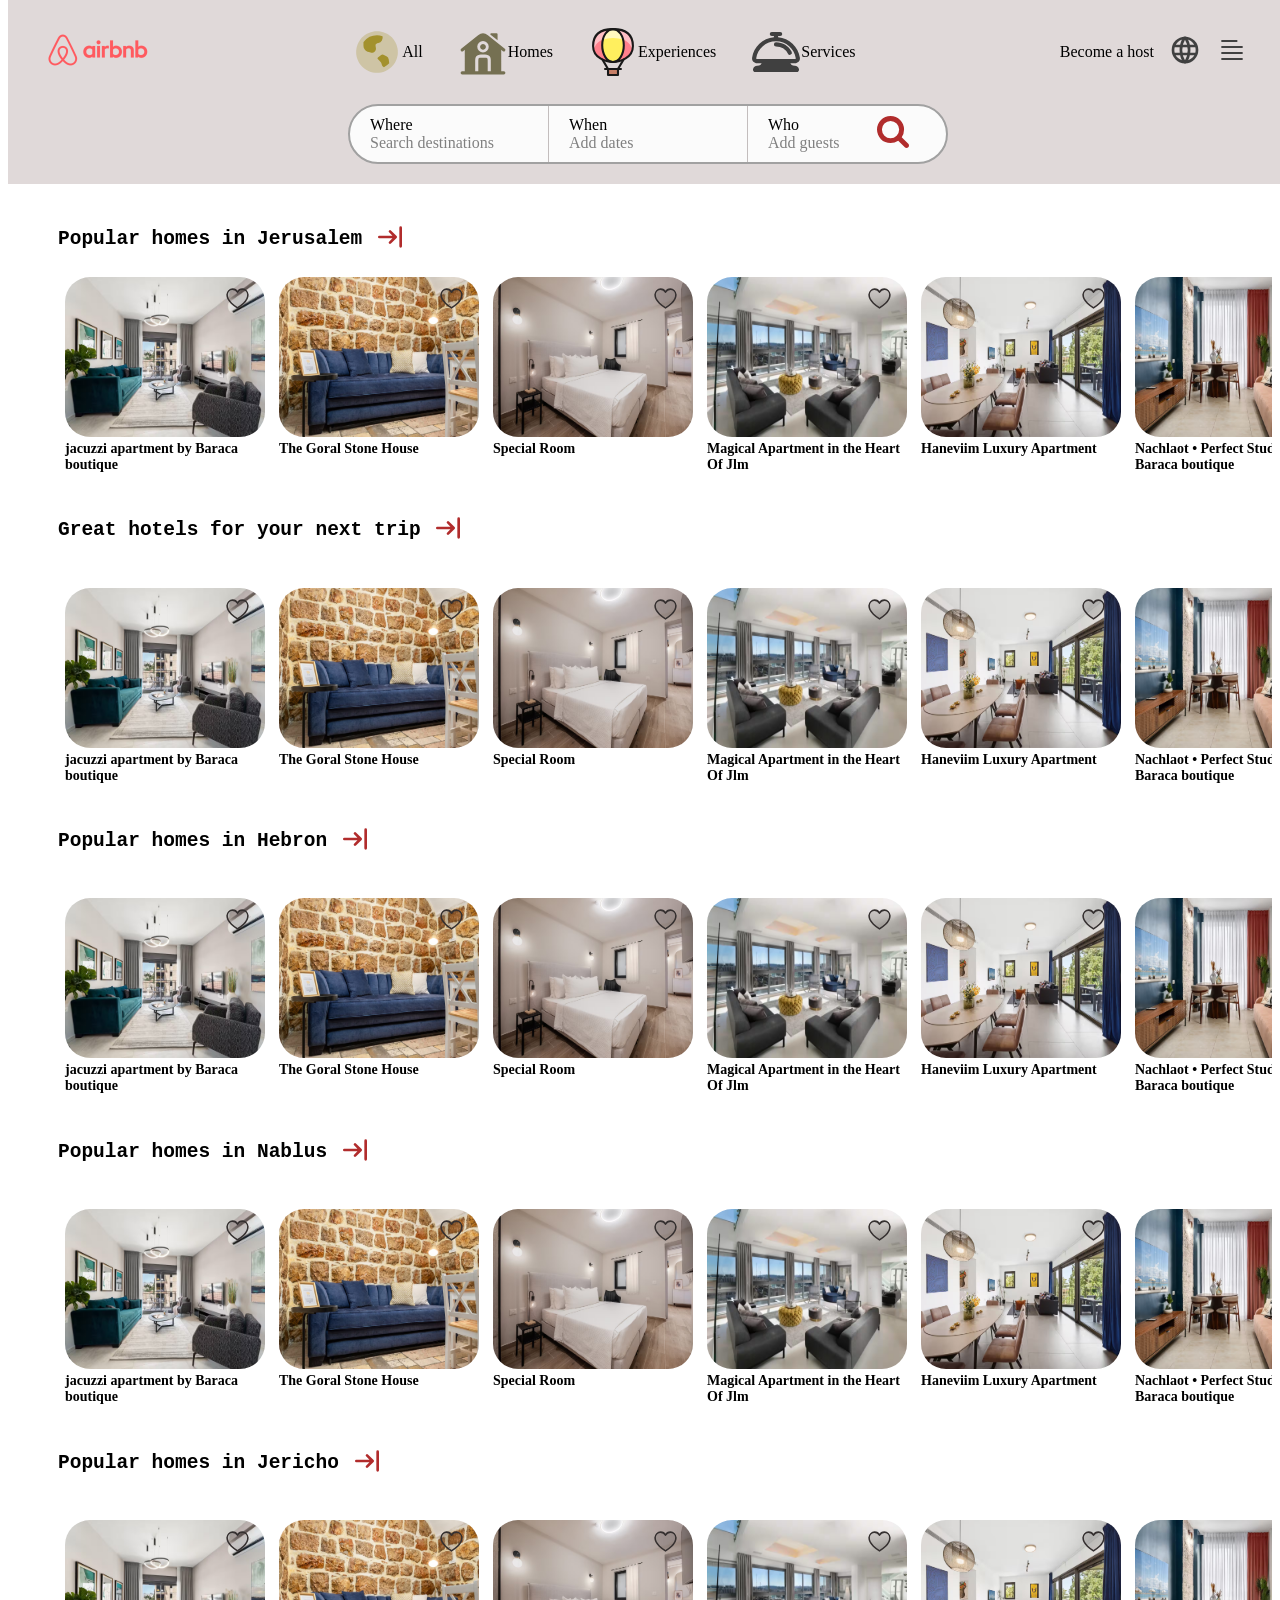
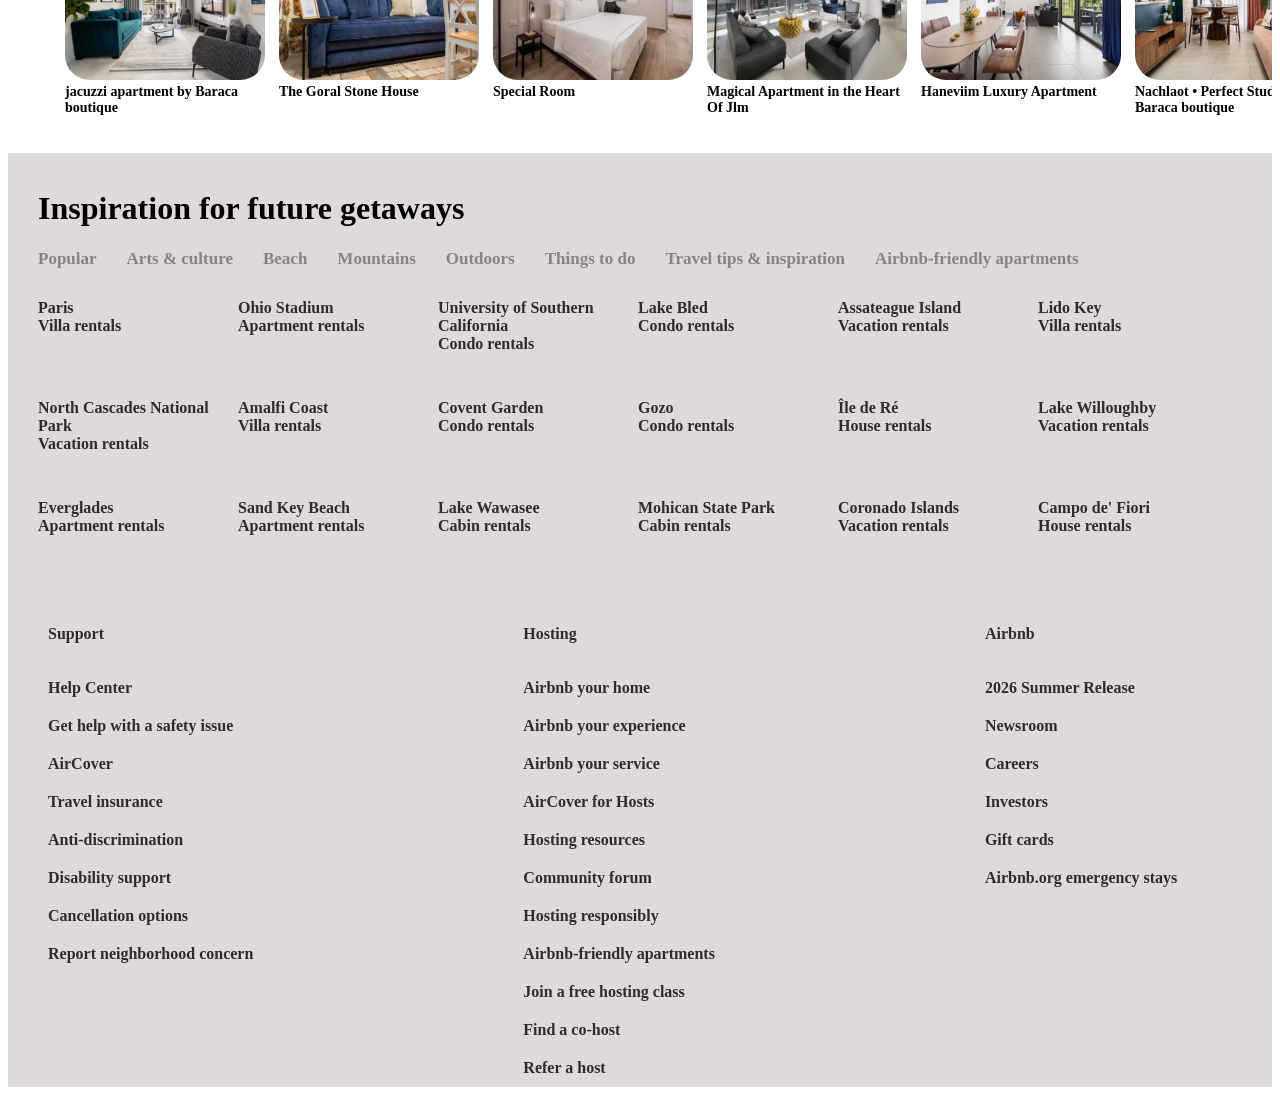
==== commit 565f1633: "update html and css" ====
--- a/index.html
+++ b/index.html
@@ -1,5 +1,6 @@
 <!DOCTYPE HTML>
 <html>
+
 <head>
   <title>Airbnb</title>
   <meta name="viewport" content="width=device-width, initial-scale=1.0">
@@ -8,848 +9,470 @@
 </head>
 
 <body>
-<div class="container">
-
-<img class="line2" src="photos\Airbnb.com.png" alt="airbnb">
-<div class="container2">
-<svg class="line1" xmlns="http://www.w3.org/2000/svg" width="2em" height="2em" viewBox="0 0 24 24">
-	<path d="M0 0h24v24H0z" fill="none" />
-	<path fill="#a3912d" d="M12 2c5.523 0 10 4.477 10 10s-4.477 10-10 10S2 17.523 2 12S6.477 2 12 2" class="duoicon-secondary-layer" opacity=".3" />
-	<path fill="#a3912d" d="M12 4a7.99 7.99 0 0 0-6.335 3.114l-.165.221V9.02c0 1.25.775 2.369 1.945 2.809l.178.06l1.29.395c1.373.42 2.71-.697 2.577-2.096l-.019-.145l-.175-1.049a1 1 0 0 1 .656-1.108l.108-.03l.612-.14a2.667 2.667 0 0 0 1.989-3.263A8 8 0 0 0 12 4m2 9.4l-1.564 1.251a.5.5 0 0 0-.041.744l1.239 1.239c.24.24.415.538.508.864l.175.613c.147.521.52.948 1.017 1.163a8 8 0 0 0 2.533-1.835l-.234-1.877a2 2 0 0 0-1.09-1.54l-1.47-.736A1 1 0 0 0 14 13.4" class="duoicon-primary-layer" />
-</svg>
-<a class="bar" href="https://www.airbnb.com/">All</a>
-<svg class="line1" xmlns="http://www.w3.org/2000/svg" width="2em" height="2em" viewBox="0 0 24 24">
-	<path d="M0 0h24v24H0z" fill="none" />
-	<defs>
-		<path id="SVGEuPeJeiy" fill="#757052" d="M10.75 9.5a1.25 1.25 0 1 1 2.5 0a1.25 1.25 0 0 1-2.5 0" />
-	</defs>
-	<path fill="#757052" d="M18.5 3H16a.5.5 0 0 0-.5.5v.059l3.5 2.8V3.5a.5.5 0 0 0-.5-.5" />
-	<use href="#SVGEuPeJeiy" fill-rule="evenodd" clip-rule="evenodd" />
-	<path fill="#757052" fill-rule="evenodd" d="m20.75 10.96l.782.626a.75.75 0 0 0 .936-1.172l-8.125-6.5a3.75 3.75 0 0 0-4.686 0l-8.125 6.5a.75.75 0 0 0 .937 1.172l.781-.626v10.29H2a.75.75 0 0 0 0 1.5h20a.75.75 0 0 0 0-1.5h-1.25zM9.25 9.5a2.75 2.75 0 1 1 5.5 0a2.75 2.75 0 0 1-5.5 0m2.8 3.75c.664 0 1.237 0 1.696.062c.492.066.963.215 1.345.597s.531.853.597 1.345c.058.43.062.96.062 1.573v4.423h-1.5V17c0-.728-.002-1.2-.048-1.546c-.044-.325-.114-.427-.172-.484s-.159-.128-.484-.172c-.347-.046-.818-.048-1.546-.048s-1.2.002-1.546.048c-.325.044-.427.115-.484.172s-.128.159-.172.484c-.046.347-.048.818-.048 1.546v4.25h-1.5v-4.3c0-.664 0-1.237.062-1.696c.066-.492.215-.963.597-1.345s.854-.531 1.345-.597c.459-.062 1.032-.062 1.697-.062z" clip-rule="evenodd" />
-	<use href="#SVGEuPeJeiy" fill-rule="evenodd" clip-rule="evenodd" />
-</svg>
-<a class="bar" href="https://www.airbnb.com/homes/">Homes</a>
-<svg class="line1" xmlns="http://www.w3.org/2000/svg" width="2em" height="2em" viewBox="0 0 24 24">
-	<path d="M0 0h24v24H0z" fill="none" />
-	<g fill="none">
-		<path fill="#ff808c" d="M21.564 9.133c0 5.738-6.163 7.65-9.564 7.65s-9.563-1.912-9.563-7.65s3.93-8.13 9.563-8.13s9.564 2.392 9.564 8.13" />
-		<path fill="#ffbfc5" d="M12 5.246c4.798 0 8.36 1.735 9.311 5.796a7 7 0 0 0 .253-1.913C21.564 3.391 17.634 1 12 1S2.437 3.39 2.437 9.129c-.004.646.081 1.29.252 1.913C3.64 6.98 7.202 5.246 12 5.246" />
-		<path fill="#ffef5e" d="M17.18 8.813c0 4.4-2.32 7.97-5.181 7.97s-5.18-3.568-5.18-7.97s2.32-7.81 5.18-7.81s5.18 3.41 5.18 7.81" />
-		<path fill="#fff9bf" d="M12 5.246a13.7 13.7 0 0 1 4.849.78c-.738-2.972-2.631-5.022-4.85-5.022s-4.112 2.05-4.85 5.023a13.7 13.7 0 0 1 4.85-.78" />
-		<path stroke="#191919" stroke-linecap="round" stroke-linejoin="round" d="M21.564 9.133c0 5.738-6.163 7.65-9.564 7.65s-9.563-1.912-9.563-7.65s3.93-8.13 9.563-8.13s9.564 2.392 9.564 8.13" />
-		<path fill="#c77f67" stroke="#191919" stroke-linecap="round" stroke-linejoin="round" d="M14.391 20.13H9.61V23h4.782z" />
-		<path stroke="#191919" stroke-linecap="round" stroke-linejoin="round" d="m17.043 15.65l-2.652 4.48m-7.433-4.48l2.651 4.48m-1.434 0h7.65M17.18 8.813c0 4.4-2.32 7.97-5.181 7.97s-5.18-3.568-5.18-7.97s2.32-7.81 5.18-7.81s5.18 3.41 5.18 7.81" />
-	</g>
-</svg>
-<a class="bar" href="https://www.airbnb.com/experiences">Experiences</a>
-<svg class="line1" xmlns="http://www.w3.org/2000/svg" width="2em" height="2em" viewBox="0 0 48 48">
-	<path d="M0 0h48v48H0z" fill="none" />
-	<path fill="#404040" fill-rule="evenodd" d="M26 8.75h2a2 2 0 1 0 0-4h-8a2 2 0 0 0 0 4h2v1.084c-10.761.91-19.44 9.119-20.952 19.64c-.44 3.053 2.118 5.276 4.788 5.276h4.356a3.1 3.1 0 0 1-.986 1.393c-.797.636-1.94.918-3.325 1.032c-1.883.155-3.561 1.427-3.945 3.344a2.28 2.28 0 0 0 2.235 2.731H43.83a2.28 2.28 0 0 0 2.235-2.731c-.384-1.917-2.062-3.19-3.945-3.344c-1.384-.114-2.528-.396-3.325-1.032a3.1 3.1 0 0 1-.986-1.393h4.348c2.67 0 5.227-2.223 4.788-5.276C45.43 18.956 36.758 10.75 26 9.834zm-2.004 5c-9.679 0-17.666 7.096-18.99 16.294a.5.5 0 0 0 .15.438a.94.94 0 0 0 .68.268h36.32a.94.94 0 0 0 .679-.268a.5.5 0 0 0 .15-.438c-1.323-9.198-9.311-16.294-18.99-16.294m11.506 11.935A13 13 0 0 0 24 18.75a2 2 0 1 1 0-4c6.526 0 12.19 3.678 15.038 9.065a2 2 0 1 1-3.536 1.87" clip-rule="evenodd" />
-</svg>
-<a class="bar" href="https://www.airbnb.com/services">Services</a>
-</div>
-
-<div class="container3">
-
-    <a class="bar" href="https://www.google.com/">Become a host</a>
-    <a href="https://www.google.com/"><svg class="line1" xmlns="http://www.w3.org/2000/svg" width="2em" height="2em" viewBox="0 0 24 24">
-	<path d="M0 0h24v24H0z" fill="none" />
-	<g fill="none" stroke="#404040" stroke-linecap="round" stroke-linejoin="round" stroke-width="2">
-		<path d="M3 12a9 9 0 1 0 18 0a9 9 0 0 0-18 0m.6-3h16.8M3.6 15h16.8" />
-		<path d="M11.5 3a17 17 0 0 0 0 18m1-18a17 17 0 0 1 0 18" />
-	</g>
-</svg>
-</a>
-<a href="https://www.google.com/"><svg class="line1" xmlns="http://www.w3.org/2000/svg" width="2em" height="2em" viewBox="0 0 24 24">
-	<path d="M0 0h24v24H0z" fill="none" />
-	<path fill="#404040" d="M4 6h12V4.5H4zm16 4.5H4V9h16zM4 15h16v-1.5H4zm0 4.5h16V18H4z" />
-</svg> 
-</a>
-</div>
-
-<div class="container4">
-<a class="bar1" href="https://www.google.com/">Where<br>Search destinations</a>
-<a class="bar1" href="https://www.google.com/">When<br>Add dates</a>
-<a class="bar1" href="https://www.google.com/">Who<br>Add guests</a>
-<a href="https://www.google.com/"><svg class="search" xmlns="http://www.w3.org/2000/svg" width="2em" height="2em" viewBox="0 0 1664 1664">
-	<path d="M0 0h1664v1664H0z" fill="none" />
-	<path fill="#b12c2c" d="M1152 704q0-185-131.5-316.5T704 256T387.5 387.5T256 704t131.5 316.5T704 1152t316.5-131.5T1152 704m512 832q0 52-38 90t-90 38q-54 0-90-38l-343-342q-179 124-399 124q-143 0-273.5-55.5t-225-150t-150-225T0 704t55.5-273.5t150-225t225-150T704 0t273.5 55.5t225 150t150 225T1408 704q0 220-124 399l343 343q37 37 37 90" />
-</svg>
-</a>
-
-</div>
-</div>
-
-<div class="containerr">
-
-<div class="row1">
-    <h2 class="Title"><b><pre>Popular homes in Jerusalem </pre></h2><a href="https://www.google.com/"><svg xmlns="http://www.w3.org/2000/svg" width="2em" height="2em" viewBox="0 0 24 24">
-	<path d="M0 0h24v24H0z" fill="none" />
-	<g fill="none">
-		<path d="M24 0v24H0V0zM12.594 23.258l-.012.002l-.071.035l-.02.004l-.014-.004l-.071-.036q-.016-.004-.024.006l-.004.01l-.017.428l.005.02l.01.013l.104.074l.015.004l.012-.004l.104-.074l.012-.016l.004-.017l-.017-.427q-.004-.016-.016-.018m.264-.113l-.014.002l-.184.093l-.01.01l-.003.011l.018.43l.005.012l.008.008l.201.092q.019.005.029-.008l.004-.014l-.034-.614q-.005-.018-.02-.022m-.715.002a.02.02 0 0 0-.027.006l-.006.014l-.034.614q.001.018.017.024l.015-.002l.201-.093l.01-.008l.003-.011l.018-.43l-.003-.012l-.01-.01z" />
-		<path fill="#b12c2c" d="M19 19a1 1 0 1 0 2 0V5a1 1 0 1 0-2 0zM11.297 7.05a1 1 0 0 0 0 1.415L13.833 11H4a1 1 0 0 0 0 2h9.833l-2.536 2.536a1 1 0 0 0 1.415 1.414l4.242-4.243a1 1 0 0 0 0-1.414L12.712 7.05a1 1 0 0 0-1.415 0" />
-	</g>
-</svg></a>
-</div>
-</div>
-
-<!--start adding photos ^-^ -->
-
-<!--start-->
-<div class="gallery">
-<div class="item">
-  <a target="_blank" href="//www.google.com/">
-    <img src="photos\1.avif"></a>
-  <div class="heart"><svg xmlns="http://www.w3.org/2000/svg" width="2em" height="2em" viewBox="0 0 24 24">
-	<path d="M0 0h24v24H0z" fill="none" />
-	<g fill="none">
-		<path fill="currentColor" fill-opacity=".16" d="M16.696 3C14.652 3 12.887 4.197 12 5.943C11.113 4.197 9.348 3 7.304 3C4.374 3 2 5.457 2 8.481s1.817 5.796 4.165 8.073S12 21 12 21s3.374-2.133 5.835-4.446C20.46 14.088 22 11.514 22 8.481S19.626 3 16.696 3" />
-		<path stroke="currentColor" stroke-linecap="round" stroke-linejoin="round" stroke-width="1.5" d="M16.696 3C14.652 3 12.887 4.197 12 5.943C11.113 4.197 9.348 3 7.304 3C4.374 3 2 5.457 2 8.481s1.817 5.796 4.165 8.073S12 21 12 21s3.374-2.133 5.835-4.446C20.46 14.088 22 11.514 22 8.481S19.626 3 16.696 3" />
-	</g>
-</svg>
-</div>
-  <div class="desc">jacuzzi apartment by Baraca boutique</div>
-</div>
-
-<div class="item">
-  <a target="_blank" href="//www.google.com/">
-    <img src="photos\2.avif">
-  </a>
-  <div class="heart"><svg xmlns="http://www.w3.org/2000/svg" width="2em" height="2em" viewBox="0 0 24 24">
-	<path d="M0 0h24v24H0z" fill="none" />
-	<g fill="none">
-		<path fill="currentColor" fill-opacity=".16" d="M16.696 3C14.652 3 12.887 4.197 12 5.943C11.113 4.197 9.348 3 7.304 3C4.374 3 2 5.457 2 8.481s1.817 5.796 4.165 8.073S12 21 12 21s3.374-2.133 5.835-4.446C20.46 14.088 22 11.514 22 8.481S19.626 3 16.696 3" />
-		<path stroke="currentColor" stroke-linecap="round" stroke-linejoin="round" stroke-width="1.5" d="M16.696 3C14.652 3 12.887 4.197 12 5.943C11.113 4.197 9.348 3 7.304 3C4.374 3 2 5.457 2 8.481s1.817 5.796 4.165 8.073S12 21 12 21s3.374-2.133 5.835-4.446C20.46 14.088 22 11.514 22 8.481S19.626 3 16.696 3" />
-	</g>
-</svg>
-</div>
-  <div class="desc">The Goral Stone House</div>
-</div>
-
-<div class="item">
-  <a target="_blank" href="//www.google.com/">
-    <img src="photos\3.avif">
-  </a>
-  <div class="heart"><svg xmlns="http://www.w3.org/2000/svg" width="2em" height="2em" viewBox="0 0 24 24">
-	<path d="M0 0h24v24H0z" fill="none" />
-	<g fill="none">
-		<path fill="currentColor" fill-opacity=".16" d="M16.696 3C14.652 3 12.887 4.197 12 5.943C11.113 4.197 9.348 3 7.304 3C4.374 3 2 5.457 2 8.481s1.817 5.796 4.165 8.073S12 21 12 21s3.374-2.133 5.835-4.446C20.46 14.088 22 11.514 22 8.481S19.626 3 16.696 3" />
-		<path stroke="currentColor" stroke-linecap="round" stroke-linejoin="round" stroke-width="1.5" d="M16.696 3C14.652 3 12.887 4.197 12 5.943C11.113 4.197 9.348 3 7.304 3C4.374 3 2 5.457 2 8.481s1.817 5.796 4.165 8.073S12 21 12 21s3.374-2.133 5.835-4.446C20.46 14.088 22 11.514 22 8.481S19.626 3 16.696 3" />
-	</g>
-</svg>
-</div>
-  <div class="desc">Special Room</div>
-</div>
-
-<div class="item">
-  <a target="_blank" href="//www.google.com/">
-    <img src="photos\4.avif">
-  </a>
-  <div class="heart"><svg xmlns="http://www.w3.org/2000/svg" width="2em" height="2em" viewBox="0 0 24 24">
-	<path d="M0 0h24v24H0z" fill="none" />
-	<g fill="none">
-		<path fill="currentColor" fill-opacity=".16" d="M16.696 3C14.652 3 12.887 4.197 12 5.943C11.113 4.197 9.348 3 7.304 3C4.374 3 2 5.457 2 8.481s1.817 5.796 4.165 8.073S12 21 12 21s3.374-2.133 5.835-4.446C20.46 14.088 22 11.514 22 8.481S19.626 3 16.696 3" />
-		<path stroke="currentColor" stroke-linecap="round" stroke-linejoin="round" stroke-width="1.5" d="M16.696 3C14.652 3 12.887 4.197 12 5.943C11.113 4.197 9.348 3 7.304 3C4.374 3 2 5.457 2 8.481s1.817 5.796 4.165 8.073S12 21 12 21s3.374-2.133 5.835-4.446C20.46 14.088 22 11.514 22 8.481S19.626 3 16.696 3" />
-	</g>
-</svg>
-</div>
-  <div class="desc">Magical Apartment in the Heart Of Jlm</div>
-</div>
-
-<div class="item">
-  <a target="_blank" href="//www.google.com/">
-    <img src="photos\5.avif">
-  </a>
-  <div class="heart"><svg xmlns="http://www.w3.org/2000/svg" width="2em" height="2em" viewBox="0 0 24 24">
-	<path d="M0 0h24v24H0z" fill="none" />
-	<g fill="none">
-		<path fill="currentColor" fill-opacity=".16" d="M16.696 3C14.652 3 12.887 4.197 12 5.943C11.113 4.197 9.348 3 7.304 3C4.374 3 2 5.457 2 8.481s1.817 5.796 4.165 8.073S12 21 12 21s3.374-2.133 5.835-4.446C20.46 14.088 22 11.514 22 8.481S19.626 3 16.696 3" />
-		<path stroke="currentColor" stroke-linecap="round" stroke-linejoin="round" stroke-width="1.5" d="M16.696 3C14.652 3 12.887 4.197 12 5.943C11.113 4.197 9.348 3 7.304 3C4.374 3 2 5.457 2 8.481s1.817 5.796 4.165 8.073S12 21 12 21s3.374-2.133 5.835-4.446C20.46 14.088 22 11.514 22 8.481S19.626 3 16.696 3" />
-	</g>
-</svg>
-</div>
-  <div class="desc">Haneviim Luxury Apartment</div>
-</div>
-
-<div class="item">
-  <a target="_blank" href="//www.google.com/">
-    <img src="photos\6.avif">
-  </a>
-  <div class="heart"><svg xmlns="http://www.w3.org/2000/svg" width="2em" height="2em" viewBox="0 0 24 24">
-	<path d="M0 0h24v24H0z" fill="none" />
-	<g fill="none">
-		<path fill="currentColor" fill-opacity=".16" d="M16.696 3C14.652 3 12.887 4.197 12 5.943C11.113 4.197 9.348 3 7.304 3C4.374 3 2 5.457 2 8.481s1.817 5.796 4.165 8.073S12 21 12 21s3.374-2.133 5.835-4.446C20.46 14.088 22 11.514 22 8.481S19.626 3 16.696 3" />
-		<path stroke="currentColor" stroke-linecap="round" stroke-linejoin="round" stroke-width="1.5" d="M16.696 3C14.652 3 12.887 4.197 12 5.943C11.113 4.197 9.348 3 7.304 3C4.374 3 2 5.457 2 8.481s1.817 5.796 4.165 8.073S12 21 12 21s3.374-2.133 5.835-4.446C20.46 14.088 22 11.514 22 8.481S19.626 3 16.696 3" />
-	</g>
-</svg>
-</div>
-  <div class="desc">Nachlaot • Perfect Studio by Baraca boutique</div>
-</div>
-
-<div class="item">
-  <a target="_blank" href="//www.google.com/">
-    <img src="photos\7.avif">
-  </a>
-  <div class="heart"><svg xmlns="http://www.w3.org/2000/svg" width="2em" height="2em" viewBox="0 0 24 24">
-	<path d="M0 0h24v24H0z" fill="none" />
-	<g fill="none">
-		<path fill="currentColor" fill-opacity=".16" d="M16.696 3C14.652 3 12.887 4.197 12 5.943C11.113 4.197 9.348 3 7.304 3C4.374 3 2 5.457 2 8.481s1.817 5.796 4.165 8.073S12 21 12 21s3.374-2.133 5.835-4.446C20.46 14.088 22 11.514 22 8.481S19.626 3 16.696 3" />
-		<path stroke="currentColor" stroke-linecap="round" stroke-linejoin="round" stroke-width="1.5" d="M16.696 3C14.652 3 12.887 4.197 12 5.943C11.113 4.197 9.348 3 7.304 3C4.374 3 2 5.457 2 8.481s1.817 5.796 4.165 8.073S12 21 12 21s3.374-2.133 5.835-4.446C20.46 14.088 22 11.514 22 8.481S19.626 3 16.696 3" />
-	</g>
-</svg>
-</div>
-  <div class="desc">Spectacular View with Shelter Room Mamad</div>
-</div>
-
-<div class="item">
-  <a target="_blank" href="//www.google.com/">
-    <img src="photos\8.avif">
-  </a>
-  <div class="heart"><svg xmlns="http://www.w3.org/2000/svg" width="2em" height="2em" viewBox="0 0 24 24">
-	<path d="M0 0h24v24H0z" fill="none" />
-	<g fill="none">
-		<path fill="currentColor" fill-opacity=".16" d="M16.696 3C14.652 3 12.887 4.197 12 5.943C11.113 4.197 9.348 3 7.304 3C4.374 3 2 5.457 2 8.481s1.817 5.796 4.165 8.073S12 21 12 21s3.374-2.133 5.835-4.446C20.46 14.088 22 11.514 22 8.481S19.626 3 16.696 3" />
-		<path stroke="currentColor" stroke-linecap="round" stroke-linejoin="round" stroke-width="1.5" d="M16.696 3C14.652 3 12.887 4.197 12 5.943C11.113 4.197 9.348 3 7.304 3C4.374 3 2 5.457 2 8.481s1.817 5.796 4.165 8.073S12 21 12 21s3.374-2.133 5.835-4.446C20.46 14.088 22 11.514 22 8.481S19.626 3 16.696 3" />
-	</g>
-</svg>
-</div>
-  <div class="desc">Marhaba Studios</div>
-</div>
-
-</div>
-
-<!--end-->
-
-
-
-<div class="containerr">
-
-<div class="row1">
-    <h2 class="Title"><b><pre>Great hotels for your next trip </pre></h2><a href="https://www.google.com/"><svg xmlns="http://www.w3.org/2000/svg" width="2em" height="2em" viewBox="0 0 24 24">
-	<path d="M0 0h24v24H0z" fill="none" />
-	<g fill="none">
-		<path d="M24 0v24H0V0zM12.594 23.258l-.012.002l-.071.035l-.02.004l-.014-.004l-.071-.036q-.016-.004-.024.006l-.004.01l-.017.428l.005.02l.01.013l.104.074l.015.004l.012-.004l.104-.074l.012-.016l.004-.017l-.017-.427q-.004-.016-.016-.018m.264-.113l-.014.002l-.184.093l-.01.01l-.003.011l.018.43l.005.012l.008.008l.201.092q.019.005.029-.008l.004-.014l-.034-.614q-.005-.018-.02-.022m-.715.002a.02.02 0 0 0-.027.006l-.006.014l-.034.614q.001.018.017.024l.015-.002l.201-.093l.01-.008l.003-.011l.018-.43l-.003-.012l-.01-.01z" />
-		<path fill="#b12c2c" d="M19 19a1 1 0 1 0 2 0V5a1 1 0 1 0-2 0zM11.297 7.05a1 1 0 0 0 0 1.415L13.833 11H4a1 1 0 0 0 0 2h9.833l-2.536 2.536a1 1 0 0 0 1.415 1.414l4.242-4.243a1 1 0 0 0 0-1.414L12.712 7.05a1 1 0 0 0-1.415 0" />
-	</g>
-</svg></a>
-</div>
-</div>
-
-<div class="gallery">
-<div class="item">
-  <a target="_blank" href="//www.google.com/">
-    <img src="photos\1.avif"></a>
-  <div class="heart"><svg xmlns="http://www.w3.org/2000/svg" width="2em" height="2em" viewBox="0 0 24 24">
-	<path d="M0 0h24v24H0z" fill="none" />
-	<g fill="none">
-		<path fill="currentColor" fill-opacity=".16" d="M16.696 3C14.652 3 12.887 4.197 12 5.943C11.113 4.197 9.348 3 7.304 3C4.374 3 2 5.457 2 8.481s1.817 5.796 4.165 8.073S12 21 12 21s3.374-2.133 5.835-4.446C20.46 14.088 22 11.514 22 8.481S19.626 3 16.696 3" />
-		<path stroke="currentColor" stroke-linecap="round" stroke-linejoin="round" stroke-width="1.5" d="M16.696 3C14.652 3 12.887 4.197 12 5.943C11.113 4.197 9.348 3 7.304 3C4.374 3 2 5.457 2 8.481s1.817 5.796 4.165 8.073S12 21 12 21s3.374-2.133 5.835-4.446C20.46 14.088 22 11.514 22 8.481S19.626 3 16.696 3" />
-	</g>
-</svg>
-</div>
-  <div class="desc">jacuzzi apartment by Baraca boutique</div>
-</div>
-
-<div class="item">
-  <a target="_blank" href="//www.google.com/">
-    <img src="photos\2.avif">
-  </a>
-  <div class="heart"><svg xmlns="http://www.w3.org/2000/svg" width="2em" height="2em" viewBox="0 0 24 24">
-	<path d="M0 0h24v24H0z" fill="none" />
-	<g fill="none">
-		<path fill="currentColor" fill-opacity=".16" d="M16.696 3C14.652 3 12.887 4.197 12 5.943C11.113 4.197 9.348 3 7.304 3C4.374 3 2 5.457 2 8.481s1.817 5.796 4.165 8.073S12 21 12 21s3.374-2.133 5.835-4.446C20.46 14.088 22 11.514 22 8.481S19.626 3 16.696 3" />
-		<path stroke="currentColor" stroke-linecap="round" stroke-linejoin="round" stroke-width="1.5" d="M16.696 3C14.652 3 12.887 4.197 12 5.943C11.113 4.197 9.348 3 7.304 3C4.374 3 2 5.457 2 8.481s1.817 5.796 4.165 8.073S12 21 12 21s3.374-2.133 5.835-4.446C20.46 14.088 22 11.514 22 8.481S19.626 3 16.696 3" />
-	</g>
-</svg>
-</div>
-  <div class="desc">The Goral Stone House</div>
-</div>
-
-<div class="item">
-  <a target="_blank" href="//www.google.com/">
-    <img src="photos\3.avif">
-  </a>
-  <div class="heart"><svg xmlns="http://www.w3.org/2000/svg" width="2em" height="2em" viewBox="0 0 24 24">
-	<path d="M0 0h24v24H0z" fill="none" />
-	<g fill="none">
-		<path fill="currentColor" fill-opacity=".16" d="M16.696 3C14.652 3 12.887 4.197 12 5.943C11.113 4.197 9.348 3 7.304 3C4.374 3 2 5.457 2 8.481s1.817 5.796 4.165 8.073S12 21 12 21s3.374-2.133 5.835-4.446C20.46 14.088 22 11.514 22 8.481S19.626 3 16.696 3" />
-		<path stroke="currentColor" stroke-linecap="round" stroke-linejoin="round" stroke-width="1.5" d="M16.696 3C14.652 3 12.887 4.197 12 5.943C11.113 4.197 9.348 3 7.304 3C4.374 3 2 5.457 2 8.481s1.817 5.796 4.165 8.073S12 21 12 21s3.374-2.133 5.835-4.446C20.46 14.088 22 11.514 22 8.481S19.626 3 16.696 3" />
-	</g>
-</svg>
-</div>
-  <div class="desc">Special Room</div>
-</div>
-
-<div class="item">
-  <a target="_blank" href="//www.google.com/">
-    <img src="photos\4.avif">
-  </a>
-  <div class="heart"><svg xmlns="http://www.w3.org/2000/svg" width="2em" height="2em" viewBox="0 0 24 24">
-	<path d="M0 0h24v24H0z" fill="none" />
-	<g fill="none">
-		<path fill="currentColor" fill-opacity=".16" d="M16.696 3C14.652 3 12.887 4.197 12 5.943C11.113 4.197 9.348 3 7.304 3C4.374 3 2 5.457 2 8.481s1.817 5.796 4.165 8.073S12 21 12 21s3.374-2.133 5.835-4.446C20.46 14.088 22 11.514 22 8.481S19.626 3 16.696 3" />
-		<path stroke="currentColor" stroke-linecap="round" stroke-linejoin="round" stroke-width="1.5" d="M16.696 3C14.652 3 12.887 4.197 12 5.943C11.113 4.197 9.348 3 7.304 3C4.374 3 2 5.457 2 8.481s1.817 5.796 4.165 8.073S12 21 12 21s3.374-2.133 5.835-4.446C20.46 14.088 22 11.514 22 8.481S19.626 3 16.696 3" />
-	</g>
-</svg>
-</div>
-  <div class="desc">Magical Apartment in the Heart Of Jlm</div>
-</div>
-
-<div class="item">
-  <a target="_blank" href="//www.google.com/">
-    <img src="photos\5.avif">
-  </a>
-  <div class="heart"><svg xmlns="http://www.w3.org/2000/svg" width="2em" height="2em" viewBox="0 0 24 24">
-	<path d="M0 0h24v24H0z" fill="none" />
-	<g fill="none">
-		<path fill="currentColor" fill-opacity=".16" d="M16.696 3C14.652 3 12.887 4.197 12 5.943C11.113 4.197 9.348 3 7.304 3C4.374 3 2 5.457 2 8.481s1.817 5.796 4.165 8.073S12 21 12 21s3.374-2.133 5.835-4.446C20.46 14.088 22 11.514 22 8.481S19.626 3 16.696 3" />
-		<path stroke="currentColor" stroke-linecap="round" stroke-linejoin="round" stroke-width="1.5" d="M16.696 3C14.652 3 12.887 4.197 12 5.943C11.113 4.197 9.348 3 7.304 3C4.374 3 2 5.457 2 8.481s1.817 5.796 4.165 8.073S12 21 12 21s3.374-2.133 5.835-4.446C20.46 14.088 22 11.514 22 8.481S19.626 3 16.696 3" />
-	</g>
-</svg>
-</div>
-  <div class="desc">Haneviim Luxury Apartment</div>
-</div>
-
-<div class="item">
-  <a target="_blank" href="//www.google.com/">
-    <img src="photos\6.avif">
-  </a>
-  <div class="heart"><svg xmlns="http://www.w3.org/2000/svg" width="2em" height="2em" viewBox="0 0 24 24">
-	<path d="M0 0h24v24H0z" fill="none" />
-	<g fill="none">
-		<path fill="currentColor" fill-opacity=".16" d="M16.696 3C14.652 3 12.887 4.197 12 5.943C11.113 4.197 9.348 3 7.304 3C4.374 3 2 5.457 2 8.481s1.817 5.796 4.165 8.073S12 21 12 21s3.374-2.133 5.835-4.446C20.46 14.088 22 11.514 22 8.481S19.626 3 16.696 3" />
-		<path stroke="currentColor" stroke-linecap="round" stroke-linejoin="round" stroke-width="1.5" d="M16.696 3C14.652 3 12.887 4.197 12 5.943C11.113 4.197 9.348 3 7.304 3C4.374 3 2 5.457 2 8.481s1.817 5.796 4.165 8.073S12 21 12 21s3.374-2.133 5.835-4.446C20.46 14.088 22 11.514 22 8.481S19.626 3 16.696 3" />
-	</g>
-</svg>
-</div>
-  <div class="desc">Nachlaot • Perfect Studio by Baraca boutique</div>
-</div>
-
-<div class="item">
-  <a target="_blank" href="//www.google.com/">
-    <img src="photos\7.avif">
-  </a>
-  <div class="heart"><svg xmlns="http://www.w3.org/2000/svg" width="2em" height="2em" viewBox="0 0 24 24">
-	<path d="M0 0h24v24H0z" fill="none" />
-	<g fill="none">
-		<path fill="currentColor" fill-opacity=".16" d="M16.696 3C14.652 3 12.887 4.197 12 5.943C11.113 4.197 9.348 3 7.304 3C4.374 3 2 5.457 2 8.481s1.817 5.796 4.165 8.073S12 21 12 21s3.374-2.133 5.835-4.446C20.46 14.088 22 11.514 22 8.481S19.626 3 16.696 3" />
-		<path stroke="currentColor" stroke-linecap="round" stroke-linejoin="round" stroke-width="1.5" d="M16.696 3C14.652 3 12.887 4.197 12 5.943C11.113 4.197 9.348 3 7.304 3C4.374 3 2 5.457 2 8.481s1.817 5.796 4.165 8.073S12 21 12 21s3.374-2.133 5.835-4.446C20.46 14.088 22 11.514 22 8.481S19.626 3 16.696 3" />
-	</g>
-</svg>
-</div>
-  <div class="desc">Spectacular View with Shelter Room Mamad</div>
-</div>
-
-<div class="item">
-  <a target="_blank" href="//www.google.com/">
-    <img src="photos\8.avif">
-  </a>
-  <div class="heart"><svg xmlns="http://www.w3.org/2000/svg" width="2em" height="2em" viewBox="0 0 24 24">
-	<path d="M0 0h24v24H0z" fill="none" />
-	<g fill="none">
-		<path fill="currentColor" fill-opacity=".16" d="M16.696 3C14.652 3 12.887 4.197 12 5.943C11.113 4.197 9.348 3 7.304 3C4.374 3 2 5.457 2 8.481s1.817 5.796 4.165 8.073S12 21 12 21s3.374-2.133 5.835-4.446C20.46 14.088 22 11.514 22 8.481S19.626 3 16.696 3" />
-		<path stroke="currentColor" stroke-linecap="round" stroke-linejoin="round" stroke-width="1.5" d="M16.696 3C14.652 3 12.887 4.197 12 5.943C11.113 4.197 9.348 3 7.304 3C4.374 3 2 5.457 2 8.481s1.817 5.796 4.165 8.073S12 21 12 21s3.374-2.133 5.835-4.446C20.46 14.088 22 11.514 22 8.481S19.626 3 16.696 3" />
-	</g>
-</svg>
-</div>
-  <div class="desc">Marhaba Studios</div>
-</div>
-
-</div>
-<!--end-->
-
-<div class="containerr">
-
-<div class="row1">
-    <h2 class="Title"><b><pre>Available in Tel Aviv-Yafo this weekend </pre></h2><a href="https://www.google.com/"><svg xmlns="http://www.w3.org/2000/svg" width="2em" height="2em" viewBox="0 0 24 24">
-	<path d="M0 0h24v24H0z" fill="none" />
-	<g fill="none">
-		<path d="M24 0v24H0V0zM12.594 23.258l-.012.002l-.071.035l-.02.004l-.014-.004l-.071-.036q-.016-.004-.024.006l-.004.01l-.017.428l.005.02l.01.013l.104.074l.015.004l.012-.004l.104-.074l.012-.016l.004-.017l-.017-.427q-.004-.016-.016-.018m.264-.113l-.014.002l-.184.093l-.01.01l-.003.011l.018.43l.005.012l.008.008l.201.092q.019.005.029-.008l.004-.014l-.034-.614q-.005-.018-.02-.022m-.715.002a.02.02 0 0 0-.027.006l-.006.014l-.034.614q.001.018.017.024l.015-.002l.201-.093l.01-.008l.003-.011l.018-.43l-.003-.012l-.01-.01z" />
-		<path fill="#b12c2c" d="M19 19a1 1 0 1 0 2 0V5a1 1 0 1 0-2 0zM11.297 7.05a1 1 0 0 0 0 1.415L13.833 11H4a1 1 0 0 0 0 2h9.833l-2.536 2.536a1 1 0 0 0 1.415 1.414l4.242-4.243a1 1 0 0 0 0-1.414L12.712 7.05a1 1 0 0 0-1.415 0" />
-	</g>
-</svg></a>
-</div>
-</div>
-
-<div class="gallery">
-<div class="item">
-  <a target="_blank" href="//www.google.com/">
-    <img src="photos\1.avif"></a>
-  <div class="heart"><svg xmlns="http://www.w3.org/2000/svg" width="2em" height="2em" viewBox="0 0 24 24">
-	<path d="M0 0h24v24H0z" fill="none" />
-	<g fill="none">
-		<path fill="currentColor" fill-opacity=".16" d="M16.696 3C14.652 3 12.887 4.197 12 5.943C11.113 4.197 9.348 3 7.304 3C4.374 3 2 5.457 2 8.481s1.817 5.796 4.165 8.073S12 21 12 21s3.374-2.133 5.835-4.446C20.46 14.088 22 11.514 22 8.481S19.626 3 16.696 3" />
-		<path stroke="currentColor" stroke-linecap="round" stroke-linejoin="round" stroke-width="1.5" d="M16.696 3C14.652 3 12.887 4.197 12 5.943C11.113 4.197 9.348 3 7.304 3C4.374 3 2 5.457 2 8.481s1.817 5.796 4.165 8.073S12 21 12 21s3.374-2.133 5.835-4.446C20.46 14.088 22 11.514 22 8.481S19.626 3 16.696 3" />
-	</g>
-</svg>
-</div>
-  <div class="desc">jacuzzi apartment by Baraca boutique</div>
-</div>
-
-<div class="item">
-  <a target="_blank" href="//www.google.com/">
-    <img src="photos\2.avif">
-  </a>
-  <div class="heart"><svg xmlns="http://www.w3.org/2000/svg" width="2em" height="2em" viewBox="0 0 24 24">
-	<path d="M0 0h24v24H0z" fill="none" />
-	<g fill="none">
-		<path fill="currentColor" fill-opacity=".16" d="M16.696 3C14.652 3 12.887 4.197 12 5.943C11.113 4.197 9.348 3 7.304 3C4.374 3 2 5.457 2 8.481s1.817 5.796 4.165 8.073S12 21 12 21s3.374-2.133 5.835-4.446C20.46 14.088 22 11.514 22 8.481S19.626 3 16.696 3" />
-		<path stroke="currentColor" stroke-linecap="round" stroke-linejoin="round" stroke-width="1.5" d="M16.696 3C14.652 3 12.887 4.197 12 5.943C11.113 4.197 9.348 3 7.304 3C4.374 3 2 5.457 2 8.481s1.817 5.796 4.165 8.073S12 21 12 21s3.374-2.133 5.835-4.446C20.46 14.088 22 11.514 22 8.481S19.626 3 16.696 3" />
-	</g>
-</svg>
-</div>
-  <div class="desc">The Goral Stone House</div>
-</div>
-
-<div class="item">
-  <a target="_blank" href="//www.google.com/">
-    <img src="photos\3.avif">
-  </a>
-  <div class="heart"><svg xmlns="http://www.w3.org/2000/svg" width="2em" height="2em" viewBox="0 0 24 24">
-	<path d="M0 0h24v24H0z" fill="none" />
-	<g fill="none">
-		<path fill="currentColor" fill-opacity=".16" d="M16.696 3C14.652 3 12.887 4.197 12 5.943C11.113 4.197 9.348 3 7.304 3C4.374 3 2 5.457 2 8.481s1.817 5.796 4.165 8.073S12 21 12 21s3.374-2.133 5.835-4.446C20.46 14.088 22 11.514 22 8.481S19.626 3 16.696 3" />
-		<path stroke="currentColor" stroke-linecap="round" stroke-linejoin="round" stroke-width="1.5" d="M16.696 3C14.652 3 12.887 4.197 12 5.943C11.113 4.197 9.348 3 7.304 3C4.374 3 2 5.457 2 8.481s1.817 5.796 4.165 8.073S12 21 12 21s3.374-2.133 5.835-4.446C20.46 14.088 22 11.514 22 8.481S19.626 3 16.696 3" />
-	</g>
-</svg>
-</div>
-  <div class="desc">Special Room</div>
-</div>
-
-<div class="item">
-  <a target="_blank" href="//www.google.com/">
-    <img src="photos\4.avif">
-  </a>
-  <div class="heart"><svg xmlns="http://www.w3.org/2000/svg" width="2em" height="2em" viewBox="0 0 24 24">
-	<path d="M0 0h24v24H0z" fill="none" />
-	<g fill="none">
-		<path fill="currentColor" fill-opacity=".16" d="M16.696 3C14.652 3 12.887 4.197 12 5.943C11.113 4.197 9.348 3 7.304 3C4.374 3 2 5.457 2 8.481s1.817 5.796 4.165 8.073S12 21 12 21s3.374-2.133 5.835-4.446C20.46 14.088 22 11.514 22 8.481S19.626 3 16.696 3" />
-		<path stroke="currentColor" stroke-linecap="round" stroke-linejoin="round" stroke-width="1.5" d="M16.696 3C14.652 3 12.887 4.197 12 5.943C11.113 4.197 9.348 3 7.304 3C4.374 3 2 5.457 2 8.481s1.817 5.796 4.165 8.073S12 21 12 21s3.374-2.133 5.835-4.446C20.46 14.088 22 11.514 22 8.481S19.626 3 16.696 3" />
-	</g>
-</svg>
-</div>
-  <div class="desc">Magical Apartment in the Heart Of Jlm</div>
-</div>
-
-<div class="item">
-  <a target="_blank" href="//www.google.com/">
-    <img src="photos\5.avif">
-  </a>
-  <div class="heart"><svg xmlns="http://www.w3.org/2000/svg" width="2em" height="2em" viewBox="0 0 24 24">
-	<path d="M0 0h24v24H0z" fill="none" />
-	<g fill="none">
-		<path fill="currentColor" fill-opacity=".16" d="M16.696 3C14.652 3 12.887 4.197 12 5.943C11.113 4.197 9.348 3 7.304 3C4.374 3 2 5.457 2 8.481s1.817 5.796 4.165 8.073S12 21 12 21s3.374-2.133 5.835-4.446C20.46 14.088 22 11.514 22 8.481S19.626 3 16.696 3" />
-		<path stroke="currentColor" stroke-linecap="round" stroke-linejoin="round" stroke-width="1.5" d="M16.696 3C14.652 3 12.887 4.197 12 5.943C11.113 4.197 9.348 3 7.304 3C4.374 3 2 5.457 2 8.481s1.817 5.796 4.165 8.073S12 21 12 21s3.374-2.133 5.835-4.446C20.46 14.088 22 11.514 22 8.481S19.626 3 16.696 3" />
-	</g>
-</svg>
-</div>
-  <div class="desc">Haneviim Luxury Apartment</div>
-</div>
-
-<div class="item">
-  <a target="_blank" href="//www.google.com/">
-    <img src="photos\6.avif">
-  </a>
-  <div class="heart"><svg xmlns="http://www.w3.org/2000/svg" width="2em" height="2em" viewBox="0 0 24 24">
-	<path d="M0 0h24v24H0z" fill="none" />
-	<g fill="none">
-		<path fill="currentColor" fill-opacity=".16" d="M16.696 3C14.652 3 12.887 4.197 12 5.943C11.113 4.197 9.348 3 7.304 3C4.374 3 2 5.457 2 8.481s1.817 5.796 4.165 8.073S12 21 12 21s3.374-2.133 5.835-4.446C20.46 14.088 22 11.514 22 8.481S19.626 3 16.696 3" />
-		<path stroke="currentColor" stroke-linecap="round" stroke-linejoin="round" stroke-width="1.5" d="M16.696 3C14.652 3 12.887 4.197 12 5.943C11.113 4.197 9.348 3 7.304 3C4.374 3 2 5.457 2 8.481s1.817 5.796 4.165 8.073S12 21 12 21s3.374-2.133 5.835-4.446C20.46 14.088 22 11.514 22 8.481S19.626 3 16.696 3" />
-	</g>
-</svg>
-</div>
-  <div class="desc">Nachlaot • Perfect Studio by Baraca boutique</div>
-</div>
-
-<div class="item">
-  <a target="_blank" href="//www.google.com/">
-    <img src="photos\7.avif">
-  </a>
-  <div class="heart"><svg xmlns="http://www.w3.org/2000/svg" width="2em" height="2em" viewBox="0 0 24 24">
-	<path d="M0 0h24v24H0z" fill="none" />
-	<g fill="none">
-		<path fill="currentColor" fill-opacity=".16" d="M16.696 3C14.652 3 12.887 4.197 12 5.943C11.113 4.197 9.348 3 7.304 3C4.374 3 2 5.457 2 8.481s1.817 5.796 4.165 8.073S12 21 12 21s3.374-2.133 5.835-4.446C20.46 14.088 22 11.514 22 8.481S19.626 3 16.696 3" />
-		<path stroke="currentColor" stroke-linecap="round" stroke-linejoin="round" stroke-width="1.5" d="M16.696 3C14.652 3 12.887 4.197 12 5.943C11.113 4.197 9.348 3 7.304 3C4.374 3 2 5.457 2 8.481s1.817 5.796 4.165 8.073S12 21 12 21s3.374-2.133 5.835-4.446C20.46 14.088 22 11.514 22 8.481S19.626 3 16.696 3" />
-	</g>
-</svg>
-</div>
-  <div class="desc">Spectacular View with Shelter Room Mamad</div>
-</div>
-
-<div class="item">
-  <a target="_blank" href="//www.google.com/">
-    <img src="photos\8.avif">
-  </a>
-  <div class="heart"><svg xmlns="http://www.w3.org/2000/svg" width="2em" height="2em" viewBox="0 0 24 24">
-	<path d="M0 0h24v24H0z" fill="none" />
-	<g fill="none">
-		<path fill="currentColor" fill-opacity=".16" d="M16.696 3C14.652 3 12.887 4.197 12 5.943C11.113 4.197 9.348 3 7.304 3C4.374 3 2 5.457 2 8.481s1.817 5.796 4.165 8.073S12 21 12 21s3.374-2.133 5.835-4.446C20.46 14.088 22 11.514 22 8.481S19.626 3 16.696 3" />
-		<path stroke="currentColor" stroke-linecap="round" stroke-linejoin="round" stroke-width="1.5" d="M16.696 3C14.652 3 12.887 4.197 12 5.943C11.113 4.197 9.348 3 7.304 3C4.374 3 2 5.457 2 8.481s1.817 5.796 4.165 8.073S12 21 12 21s3.374-2.133 5.835-4.446C20.46 14.088 22 11.514 22 8.481S19.626 3 16.696 3" />
-	</g>
-</svg>
-</div>
-  <div class="desc">Marhaba Studios</div>
-</div>
-
-</div>
-<!--end-->
-
-<div class="containerr">
-
-<div class="row1">
-    <h2 class="Title"><b><pre>Available next month in Budapest </pre></h2><a href="https://www.google.com/"><svg xmlns="http://www.w3.org/2000/svg" width="2em" height="2em" viewBox="0 0 24 24">
-	<path d="M0 0h24v24H0z" fill="none" />
-	<g fill="none">
-		<path d="M24 0v24H0V0zM12.594 23.258l-.012.002l-.071.035l-.02.004l-.014-.004l-.071-.036q-.016-.004-.024.006l-.004.01l-.017.428l.005.02l.01.013l.104.074l.015.004l.012-.004l.104-.074l.012-.016l.004-.017l-.017-.427q-.004-.016-.016-.018m.264-.113l-.014.002l-.184.093l-.01.01l-.003.011l.018.43l.005.012l.008.008l.201.092q.019.005.029-.008l.004-.014l-.034-.614q-.005-.018-.02-.022m-.715.002a.02.02 0 0 0-.027.006l-.006.014l-.034.614q.001.018.017.024l.015-.002l.201-.093l.01-.008l.003-.011l.018-.43l-.003-.012l-.01-.01z" />
-		<path fill="#b12c2c" d="M19 19a1 1 0 1 0 2 0V5a1 1 0 1 0-2 0zM11.297 7.05a1 1 0 0 0 0 1.415L13.833 11H4a1 1 0 0 0 0 2h9.833l-2.536 2.536a1 1 0 0 0 1.415 1.414l4.242-4.243a1 1 0 0 0 0-1.414L12.712 7.05a1 1 0 0 0-1.415 0" />
-	</g>
-</svg></a>
-</div>
-</div>
-
-<div class="gallery">
-<div class="item">
-  <a target="_blank" href="//www.google.com/">
-    <img src="photos\1.avif"></a>
-  <div class="heart"><svg xmlns="http://www.w3.org/2000/svg" width="2em" height="2em" viewBox="0 0 24 24">
-	<path d="M0 0h24v24H0z" fill="none" />
-	<g fill="none">
-		<path fill="currentColor" fill-opacity=".16" d="M16.696 3C14.652 3 12.887 4.197 12 5.943C11.113 4.197 9.348 3 7.304 3C4.374 3 2 5.457 2 8.481s1.817 5.796 4.165 8.073S12 21 12 21s3.374-2.133 5.835-4.446C20.46 14.088 22 11.514 22 8.481S19.626 3 16.696 3" />
-		<path stroke="currentColor" stroke-linecap="round" stroke-linejoin="round" stroke-width="1.5" d="M16.696 3C14.652 3 12.887 4.197 12 5.943C11.113 4.197 9.348 3 7.304 3C4.374 3 2 5.457 2 8.481s1.817 5.796 4.165 8.073S12 21 12 21s3.374-2.133 5.835-4.446C20.46 14.088 22 11.514 22 8.481S19.626 3 16.696 3" />
-	</g>
-</svg>
-</div>
-  <div class="desc">jacuzzi apartment by Baraca boutique</div>
-</div>
-
-<div class="item">
-  <a target="_blank" href="//www.google.com/">
-    <img src="photos\2.avif">
-  </a>
-  <div class="heart"><svg xmlns="http://www.w3.org/2000/svg" width="2em" height="2em" viewBox="0 0 24 24">
-	<path d="M0 0h24v24H0z" fill="none" />
-	<g fill="none">
-		<path fill="currentColor" fill-opacity=".16" d="M16.696 3C14.652 3 12.887 4.197 12 5.943C11.113 4.197 9.348 3 7.304 3C4.374 3 2 5.457 2 8.481s1.817 5.796 4.165 8.073S12 21 12 21s3.374-2.133 5.835-4.446C20.46 14.088 22 11.514 22 8.481S19.626 3 16.696 3" />
-		<path stroke="currentColor" stroke-linecap="round" stroke-linejoin="round" stroke-width="1.5" d="M16.696 3C14.652 3 12.887 4.197 12 5.943C11.113 4.197 9.348 3 7.304 3C4.374 3 2 5.457 2 8.481s1.817 5.796 4.165 8.073S12 21 12 21s3.374-2.133 5.835-4.446C20.46 14.088 22 11.514 22 8.481S19.626 3 16.696 3" />
-	</g>
-</svg>
-</div>
-  <div class="desc">The Goral Stone House</div>
-</div>
-
-<div class="item">
-  <a target="_blank" href="//www.google.com/">
-    <img src="photos\3.avif">
-  </a>
-  <div class="heart"><svg xmlns="http://www.w3.org/2000/svg" width="2em" height="2em" viewBox="0 0 24 24">
-	<path d="M0 0h24v24H0z" fill="none" />
-	<g fill="none">
-		<path fill="currentColor" fill-opacity=".16" d="M16.696 3C14.652 3 12.887 4.197 12 5.943C11.113 4.197 9.348 3 7.304 3C4.374 3 2 5.457 2 8.481s1.817 5.796 4.165 8.073S12 21 12 21s3.374-2.133 5.835-4.446C20.46 14.088 22 11.514 22 8.481S19.626 3 16.696 3" />
-		<path stroke="currentColor" stroke-linecap="round" stroke-linejoin="round" stroke-width="1.5" d="M16.696 3C14.652 3 12.887 4.197 12 5.943C11.113 4.197 9.348 3 7.304 3C4.374 3 2 5.457 2 8.481s1.817 5.796 4.165 8.073S12 21 12 21s3.374-2.133 5.835-4.446C20.46 14.088 22 11.514 22 8.481S19.626 3 16.696 3" />
-	</g>
-</svg>
-</div>
-  <div class="desc">Special Room</div>
-</div>
-
-<div class="item">
-  <a target="_blank" href="//www.google.com/">
-    <img src="photos\4.avif">
-  </a>
-  <div class="heart"><svg xmlns="http://www.w3.org/2000/svg" width="2em" height="2em" viewBox="0 0 24 24">
-	<path d="M0 0h24v24H0z" fill="none" />
-	<g fill="none">
-		<path fill="currentColor" fill-opacity=".16" d="M16.696 3C14.652 3 12.887 4.197 12 5.943C11.113 4.197 9.348 3 7.304 3C4.374 3 2 5.457 2 8.481s1.817 5.796 4.165 8.073S12 21 12 21s3.374-2.133 5.835-4.446C20.46 14.088 22 11.514 22 8.481S19.626 3 16.696 3" />
-		<path stroke="currentColor" stroke-linecap="round" stroke-linejoin="round" stroke-width="1.5" d="M16.696 3C14.652 3 12.887 4.197 12 5.943C11.113 4.197 9.348 3 7.304 3C4.374 3 2 5.457 2 8.481s1.817 5.796 4.165 8.073S12 21 12 21s3.374-2.133 5.835-4.446C20.46 14.088 22 11.514 22 8.481S19.626 3 16.696 3" />
-	</g>
-</svg>
-</div>
-  <div class="desc">Magical Apartment in the Heart Of Jlm</div>
-</div>
-
-<div class="item">
-  <a target="_blank" href="//www.google.com/">
-    <img src="photos\5.avif">
-  </a>
-  <div class="heart"><svg xmlns="http://www.w3.org/2000/svg" width="2em" height="2em" viewBox="0 0 24 24">
-	<path d="M0 0h24v24H0z" fill="none" />
-	<g fill="none">
-		<path fill="currentColor" fill-opacity=".16" d="M16.696 3C14.652 3 12.887 4.197 12 5.943C11.113 4.197 9.348 3 7.304 3C4.374 3 2 5.457 2 8.481s1.817 5.796 4.165 8.073S12 21 12 21s3.374-2.133 5.835-4.446C20.46 14.088 22 11.514 22 8.481S19.626 3 16.696 3" />
-		<path stroke="currentColor" stroke-linecap="round" stroke-linejoin="round" stroke-width="1.5" d="M16.696 3C14.652 3 12.887 4.197 12 5.943C11.113 4.197 9.348 3 7.304 3C4.374 3 2 5.457 2 8.481s1.817 5.796 4.165 8.073S12 21 12 21s3.374-2.133 5.835-4.446C20.46 14.088 22 11.514 22 8.481S19.626 3 16.696 3" />
-	</g>
-</svg>
-</div>
-  <div class="desc">Haneviim Luxury Apartment</div>
-</div>
-
-<div class="item">
-  <a target="_blank" href="//www.google.com/">
-    <img src="photos\6.avif">
-  </a>
-  <div class="heart"><svg xmlns="http://www.w3.org/2000/svg" width="2em" height="2em" viewBox="0 0 24 24">
-	<path d="M0 0h24v24H0z" fill="none" />
-	<g fill="none">
-		<path fill="currentColor" fill-opacity=".16" d="M16.696 3C14.652 3 12.887 4.197 12 5.943C11.113 4.197 9.348 3 7.304 3C4.374 3 2 5.457 2 8.481s1.817 5.796 4.165 8.073S12 21 12 21s3.374-2.133 5.835-4.446C20.46 14.088 22 11.514 22 8.481S19.626 3 16.696 3" />
-		<path stroke="currentColor" stroke-linecap="round" stroke-linejoin="round" stroke-width="1.5" d="M16.696 3C14.652 3 12.887 4.197 12 5.943C11.113 4.197 9.348 3 7.304 3C4.374 3 2 5.457 2 8.481s1.817 5.796 4.165 8.073S12 21 12 21s3.374-2.133 5.835-4.446C20.46 14.088 22 11.514 22 8.481S19.626 3 16.696 3" />
-	</g>
-</svg>
-</div>
-  <div class="desc">Nachlaot • Perfect Studio by Baraca boutique</div>
-</div>
-
-<div class="item">
-  <a target="_blank" href="//www.google.com/">
-    <img src="photos\7.avif">
-  </a>
-  <div class="heart"><svg xmlns="http://www.w3.org/2000/svg" width="2em" height="2em" viewBox="0 0 24 24">
-	<path d="M0 0h24v24H0z" fill="none" />
-	<g fill="none">
-		<path fill="currentColor" fill-opacity=".16" d="M16.696 3C14.652 3 12.887 4.197 12 5.943C11.113 4.197 9.348 3 7.304 3C4.374 3 2 5.457 2 8.481s1.817 5.796 4.165 8.073S12 21 12 21s3.374-2.133 5.835-4.446C20.46 14.088 22 11.514 22 8.481S19.626 3 16.696 3" />
-		<path stroke="currentColor" stroke-linecap="round" stroke-linejoin="round" stroke-width="1.5" d="M16.696 3C14.652 3 12.887 4.197 12 5.943C11.113 4.197 9.348 3 7.304 3C4.374 3 2 5.457 2 8.481s1.817 5.796 4.165 8.073S12 21 12 21s3.374-2.133 5.835-4.446C20.46 14.088 22 11.514 22 8.481S19.626 3 16.696 3" />
-	</g>
-</svg>
-</div>
-  <div class="desc">Spectacular View with Shelter Room Mamad</div>
-</div>
-
-<div class="item">
-  <a target="_blank" href="//www.google.com/">
-    <img src="photos\8.avif">
-  </a>
-  <div class="heart"><svg xmlns="http://www.w3.org/2000/svg" width="2em" height="2em" viewBox="0 0 24 24">
-	<path d="M0 0h24v24H0z" fill="none" />
-	<g fill="none">
-		<path fill="currentColor" fill-opacity=".16" d="M16.696 3C14.652 3 12.887 4.197 12 5.943C11.113 4.197 9.348 3 7.304 3C4.374 3 2 5.457 2 8.481s1.817 5.796 4.165 8.073S12 21 12 21s3.374-2.133 5.835-4.446C20.46 14.088 22 11.514 22 8.481S19.626 3 16.696 3" />
-		<path stroke="currentColor" stroke-linecap="round" stroke-linejoin="round" stroke-width="1.5" d="M16.696 3C14.652 3 12.887 4.197 12 5.943C11.113 4.197 9.348 3 7.304 3C4.374 3 2 5.457 2 8.481s1.817 5.796 4.165 8.073S12 21 12 21s3.374-2.133 5.835-4.446C20.46 14.088 22 11.514 22 8.481S19.626 3 16.696 3" />
-	</g>
-</svg>
-</div>
-  <div class="desc">Marhaba Studios</div>
-</div>
-
-</div>
-<!--end-->
-
-
-<div class="containerr">
-
-<div class="row1">
-    <h2 class="Title"><b><pre>Homes in Amman </pre></h2><a href="https://www.google.com/"><svg xmlns="http://www.w3.org/2000/svg" width="2em" height="2em" viewBox="0 0 24 24">
-	<path d="M0 0h24v24H0z" fill="none" />
-	<g fill="none">
-		<path d="M24 0v24H0V0zM12.594 23.258l-.012.002l-.071.035l-.02.004l-.014-.004l-.071-.036q-.016-.004-.024.006l-.004.01l-.017.428l.005.02l.01.013l.104.074l.015.004l.012-.004l.104-.074l.012-.016l.004-.017l-.017-.427q-.004-.016-.016-.018m.264-.113l-.014.002l-.184.093l-.01.01l-.003.011l.018.43l.005.012l.008.008l.201.092q.019.005.029-.008l.004-.014l-.034-.614q-.005-.018-.02-.022m-.715.002a.02.02 0 0 0-.027.006l-.006.014l-.034.614q.001.018.017.024l.015-.002l.201-.093l.01-.008l.003-.011l.018-.43l-.003-.012l-.01-.01z" />
-		<path fill="#b12c2c" d="M19 19a1 1 0 1 0 2 0V5a1 1 0 1 0-2 0zM11.297 7.05a1 1 0 0 0 0 1.415L13.833 11H4a1 1 0 0 0 0 2h9.833l-2.536 2.536a1 1 0 0 0 1.415 1.414l4.242-4.243a1 1 0 0 0 0-1.414L12.712 7.05a1 1 0 0 0-1.415 0" />
-	</g>
-</svg></a>
-</div>
-</div>
-
-<div class="gallery">
-<div class="item">
-  <a target="_blank" href="//www.google.com/">
-    <img src="photos\1.avif"></a>
-  <div class="heart"><svg xmlns="http://www.w3.org/2000/svg" width="2em" height="2em" viewBox="0 0 24 24">
-	<path d="M0 0h24v24H0z" fill="none" />
-	<g fill="none">
-		<path fill="currentColor" fill-opacity=".16" d="M16.696 3C14.652 3 12.887 4.197 12 5.943C11.113 4.197 9.348 3 7.304 3C4.374 3 2 5.457 2 8.481s1.817 5.796 4.165 8.073S12 21 12 21s3.374-2.133 5.835-4.446C20.46 14.088 22 11.514 22 8.481S19.626 3 16.696 3" />
-		<path stroke="currentColor" stroke-linecap="round" stroke-linejoin="round" stroke-width="1.5" d="M16.696 3C14.652 3 12.887 4.197 12 5.943C11.113 4.197 9.348 3 7.304 3C4.374 3 2 5.457 2 8.481s1.817 5.796 4.165 8.073S12 21 12 21s3.374-2.133 5.835-4.446C20.46 14.088 22 11.514 22 8.481S19.626 3 16.696 3" />
-	</g>
-</svg>
-</div>
-  <div class="desc">jacuzzi apartment by Baraca boutique</div>
-</div>
-
-<div class="item">
-  <a target="_blank" href="//www.google.com/">
-    <img src="photos\2.avif">
-  </a>
-  <div class="heart"><svg xmlns="http://www.w3.org/2000/svg" width="2em" height="2em" viewBox="0 0 24 24">
-	<path d="M0 0h24v24H0z" fill="none" />
-	<g fill="none">
-		<path fill="currentColor" fill-opacity=".16" d="M16.696 3C14.652 3 12.887 4.197 12 5.943C11.113 4.197 9.348 3 7.304 3C4.374 3 2 5.457 2 8.481s1.817 5.796 4.165 8.073S12 21 12 21s3.374-2.133 5.835-4.446C20.46 14.088 22 11.514 22 8.481S19.626 3 16.696 3" />
-		<path stroke="currentColor" stroke-linecap="round" stroke-linejoin="round" stroke-width="1.5" d="M16.696 3C14.652 3 12.887 4.197 12 5.943C11.113 4.197 9.348 3 7.304 3C4.374 3 2 5.457 2 8.481s1.817 5.796 4.165 8.073S12 21 12 21s3.374-2.133 5.835-4.446C20.46 14.088 22 11.514 22 8.481S19.626 3 16.696 3" />
-	</g>
-</svg>
-</div>
-  <div class="desc">The Goral Stone House</div>
-</div>
-
-<div class="item">
-  <a target="_blank" href="//www.google.com/">
-    <img src="photos\3.avif">
-  </a>
-  <div class="heart"><svg xmlns="http://www.w3.org/2000/svg" width="2em" height="2em" viewBox="0 0 24 24">
-	<path d="M0 0h24v24H0z" fill="none" />
-	<g fill="none">
-		<path fill="currentColor" fill-opacity=".16" d="M16.696 3C14.652 3 12.887 4.197 12 5.943C11.113 4.197 9.348 3 7.304 3C4.374 3 2 5.457 2 8.481s1.817 5.796 4.165 8.073S12 21 12 21s3.374-2.133 5.835-4.446C20.46 14.088 22 11.514 22 8.481S19.626 3 16.696 3" />
-		<path stroke="currentColor" stroke-linecap="round" stroke-linejoin="round" stroke-width="1.5" d="M16.696 3C14.652 3 12.887 4.197 12 5.943C11.113 4.197 9.348 3 7.304 3C4.374 3 2 5.457 2 8.481s1.817 5.796 4.165 8.073S12 21 12 21s3.374-2.133 5.835-4.446C20.46 14.088 22 11.514 22 8.481S19.626 3 16.696 3" />
-	</g>
-</svg>
-</div>
-  <div class="desc">Special Room</div>
-</div>
-
-<div class="item">
-  <a target="_blank" href="//www.google.com/">
-    <img src="photos\4.avif">
-  </a>
-  <div class="heart"><svg xmlns="http://www.w3.org/2000/svg" width="2em" height="2em" viewBox="0 0 24 24">
-	<path d="M0 0h24v24H0z" fill="none" />
-	<g fill="none">
-		<path fill="currentColor" fill-opacity=".16" d="M16.696 3C14.652 3 12.887 4.197 12 5.943C11.113 4.197 9.348 3 7.304 3C4.374 3 2 5.457 2 8.481s1.817 5.796 4.165 8.073S12 21 12 21s3.374-2.133 5.835-4.446C20.46 14.088 22 11.514 22 8.481S19.626 3 16.696 3" />
-		<path stroke="currentColor" stroke-linecap="round" stroke-linejoin="round" stroke-width="1.5" d="M16.696 3C14.652 3 12.887 4.197 12 5.943C11.113 4.197 9.348 3 7.304 3C4.374 3 2 5.457 2 8.481s1.817 5.796 4.165 8.073S12 21 12 21s3.374-2.133 5.835-4.446C20.46 14.088 22 11.514 22 8.481S19.626 3 16.696 3" />
-	</g>
-</svg>
-</div>
-  <div class="desc">Magical Apartment in the Heart Of Jlm</div>
-</div>
-
-<div class="item">
-  <a target="_blank" href="//www.google.com/">
-    <img src="photos\5.avif">
-  </a>
-  <div class="heart"><svg xmlns="http://www.w3.org/2000/svg" width="2em" height="2em" viewBox="0 0 24 24">
-	<path d="M0 0h24v24H0z" fill="none" />
-	<g fill="none">
-		<path fill="currentColor" fill-opacity=".16" d="M16.696 3C14.652 3 12.887 4.197 12 5.943C11.113 4.197 9.348 3 7.304 3C4.374 3 2 5.457 2 8.481s1.817 5.796 4.165 8.073S12 21 12 21s3.374-2.133 5.835-4.446C20.46 14.088 22 11.514 22 8.481S19.626 3 16.696 3" />
-		<path stroke="currentColor" stroke-linecap="round" stroke-linejoin="round" stroke-width="1.5" d="M16.696 3C14.652 3 12.887 4.197 12 5.943C11.113 4.197 9.348 3 7.304 3C4.374 3 2 5.457 2 8.481s1.817 5.796 4.165 8.073S12 21 12 21s3.374-2.133 5.835-4.446C20.46 14.088 22 11.514 22 8.481S19.626 3 16.696 3" />
-	</g>
-</svg>
-</div>
-  <div class="desc">Haneviim Luxury Apartment</div>
-</div>
-
-<div class="item">
-  <a target="_blank" href="//www.google.com/">
-    <img src="photos\6.avif">
-  </a>
-  <div class="heart"><svg xmlns="http://www.w3.org/2000/svg" width="2em" height="2em" viewBox="0 0 24 24">
-	<path d="M0 0h24v24H0z" fill="none" />
-	<g fill="none">
-		<path fill="currentColor" fill-opacity=".16" d="M16.696 3C14.652 3 12.887 4.197 12 5.943C11.113 4.197 9.348 3 7.304 3C4.374 3 2 5.457 2 8.481s1.817 5.796 4.165 8.073S12 21 12 21s3.374-2.133 5.835-4.446C20.46 14.088 22 11.514 22 8.481S19.626 3 16.696 3" />
-		<path stroke="currentColor" stroke-linecap="round" stroke-linejoin="round" stroke-width="1.5" d="M16.696 3C14.652 3 12.887 4.197 12 5.943C11.113 4.197 9.348 3 7.304 3C4.374 3 2 5.457 2 8.481s1.817 5.796 4.165 8.073S12 21 12 21s3.374-2.133 5.835-4.446C20.46 14.088 22 11.514 22 8.481S19.626 3 16.696 3" />
-	</g>
-</svg>
-</div>
-  <div class="desc">Nachlaot • Perfect Studio by Baraca boutique</div>
-</div>
-
-<div class="item">
-  <a target="_blank" href="//www.google.com/">
-    <img src="photos\7.avif">
-  </a>
-  <div class="heart"><svg xmlns="http://www.w3.org/2000/svg" width="2em" height="2em" viewBox="0 0 24 24">
-	<path d="M0 0h24v24H0z" fill="none" />
-	<g fill="none">
-		<path fill="currentColor" fill-opacity=".16" d="M16.696 3C14.652 3 12.887 4.197 12 5.943C11.113 4.197 9.348 3 7.304 3C4.374 3 2 5.457 2 8.481s1.817 5.796 4.165 8.073S12 21 12 21s3.374-2.133 5.835-4.446C20.46 14.088 22 11.514 22 8.481S19.626 3 16.696 3" />
-		<path stroke="currentColor" stroke-linecap="round" stroke-linejoin="round" stroke-width="1.5" d="M16.696 3C14.652 3 12.887 4.197 12 5.943C11.113 4.197 9.348 3 7.304 3C4.374 3 2 5.457 2 8.481s1.817 5.796 4.165 8.073S12 21 12 21s3.374-2.133 5.835-4.446C20.46 14.088 22 11.514 22 8.481S19.626 3 16.696 3" />
-	</g>
-</svg>
-</div>
-  <div class="desc">Spectacular View with Shelter Room Mamad</div>
-</div>
-
-<div class="item">
-  <a target="_blank" href="//www.google.com/">
-    <img src="photos\8.avif">
-  </a>
-  <div class="heart"><svg xmlns="http://www.w3.org/2000/svg" width="2em" height="2em" viewBox="0 0 24 24">
-	<path d="M0 0h24v24H0z" fill="none" />
-	<g fill="none">
-		<path fill="currentColor" fill-opacity=".16" d="M16.696 3C14.652 3 12.887 4.197 12 5.943C11.113 4.197 9.348 3 7.304 3C4.374 3 2 5.457 2 8.481s1.817 5.796 4.165 8.073S12 21 12 21s3.374-2.133 5.835-4.446C20.46 14.088 22 11.514 22 8.481S19.626 3 16.696 3" />
-		<path stroke="currentColor" stroke-linecap="round" stroke-linejoin="round" stroke-width="1.5" d="M16.696 3C14.652 3 12.887 4.197 12 5.943C11.113 4.197 9.348 3 7.304 3C4.374 3 2 5.457 2 8.481s1.817 5.796 4.165 8.073S12 21 12 21s3.374-2.133 5.835-4.446C20.46 14.088 22 11.514 22 8.481S19.626 3 16.696 3" />
-	</g>
-</svg>
-</div>
-  <div class="desc">Marhaba Studios</div>
-</div>
-
-</div>
-<!--finish adding photos ^-^-->
-
+  <div class="container1">
+    <div class="first1">
+      <div class="airbnb">
+        <img class="icons" src="photos\Airbnb.com.png" alt="airbnb">
+      </div>
+      <div class="all-things">
+        <!--All-->
+        <div class="all"> <img class="icons" src="icons/All.svg" alt="All">
+          <a href="https://www.airbnb.com/">All</a>
+        </div>
+        <!--Home-->
+        <div class="home"><img class="icons" src="icons/Home.svg" alt="home">
+          <a href="https://www.airbnb.com/homes/">Homes</a>
+        </div>
+        <!--Experiences-->
+        <div class="experiences"><img class="icons" src="icons/Experiences.svg" alt="Experiences">
+          <a href="https://www.airbnb.com/experiences">Experiences</a>
+        </div>
+        <!--Services-->
+        <div class="services"><img class="icons" src="icons/Services.svg" alt="Services">
+          <a href="https://www.airbnb.com/services">Services</a>
+        </div>
+      </div>
+      <div class="host"><a href="https://www.google.com/">Become a host</a>
+        <a href="https://www.google.com/"><img class="line1" src="icons/World.svg" alt="world"></a>
+        <a href="https://www.google.com/"><img class="line1" src="icons/content.svg" alt="content"></a>
+      </div>
+    </div>
+
+    <div class="second1">
+      <div class="where">
+        <p>Where</p>
+        <p class="gray">Search destinations</p>
+      </div>
+      <div class="when">
+        <p>When</p>
+        <p class="gray">Add dates</p>
+      </div>
+      <div class="whoAndIcon">
+        <div class="who">
+          <p>Who</p>
+          <p class="gray">Add guests</p>
+        </div>
+        <div class="search-icon"><a href="https://www.google.com/"><img class="search" src="icons/Search.svg"
+              alt="Search"></div>
+      </div>
+    </div>
+
+
+  </div>
+
+
+  <div class="container2">
+
+    <div class="row">
+      <div class="text">
+        <h2 class="Title"><b>
+            <pre>Popular homes in Jerusalem </pre>
+        </h2>
+        <a href="#"><img src="icons/Arow.svg" alt="Arow"></a>
+      </div>
+
+      <div class="gallery">
+        <div class="item">
+          <a target="_blank" href="#">
+            <img src="photos\1.avif"></a>
+          <div class="heart"><img src="icons/Heart.svg" alt="Heart"></div>
+          <div class="desc">jacuzzi apartment by Baraca boutique</div>
+        </div>
+
+        <div class="item">
+          <a target="_blank" href="#">
+            <img src="photos\2.avif"></a>
+          <div class="heart"><img src="icons/Heart.svg" alt="Heart"></div>
+          <div class="desc">The Goral Stone House</div>
+        </div>
+
+        <div class="item">
+          <a target="_blank" href="#">
+            <img src="photos\3.avif"></a>
+          <div class="heart"><img src="icons/Heart.svg" alt="Heart"></div>
+          <div class="desc">Special Room</div>
+        </div>
+
+        <div class="item">
+          <a target="_blank" href="#"><img src="photos\4.avif"></a>
+          <div class="heart"><img src="icons/Heart.svg" alt="Heart"></div>
+          <div class="desc">Magical Apartment in the Heart Of Jlm</div>
+        </div>
+
+        <div class="item">
+          <a target="_blank" href="#"><img src="photos\5.avif"></a>
+          <div class="heart"><img src="icons/Heart.svg" alt="Heart"></div>
+          <div class="desc">Haneviim Luxury Apartment</div>
+        </div>
+
+        <div class="item">
+          <a target="_blank" href="#"><img src="photos\6.avif"></a>
+          <div class="heart"><img src="icons/Heart.svg" alt="Heart"></div>
+          <div class="desc">Nachlaot • Perfect Studio by Baraca boutique</div>
+        </div>
+
+        <div class="item">
+          <a target="_blank" href="#"><img src="photos\7.avif"></a>
+          <div class="heart"><img src="icons/Heart.svg" alt="Heart"></div>
+          <div class="desc">Spectacular View with Shelter Room Mamad</div>
+        </div>
+
+        <div class="item">
+          <a target="_blank" href="#"><img src="photos\8.avif"></a>
+          <div class="heart"><img src="icons/Heart.svg" alt="Heart"></div>
+          <div class="desc">Marhaba Studios</div>
+        </div>
+
+      </div>
+
+
+
+    </div>
+
+  <div class="row">
+      <div class="text">
+        <h2 class="Title"><b>
+            <pre>Great hotels for your next trip </pre>
+        </h2>
+        <a href="#"><img src="icons/Arow.svg" alt="Arow"></a>
+      </div>
+
+      <div class="gallery">
+        <div class="item">
+          <a target="_blank" href="#">
+            <img src="photos\1.avif"></a>
+          <div class="heart"><img src="icons/Heart.svg" alt="Heart"></div>
+          <div class="desc">jacuzzi apartment by Baraca boutique</div>
+        </div>
+
+        <div class="item">
+          <a target="_blank" href="#">
+            <img src="photos\2.avif"></a>
+          <div class="heart"><img src="icons/Heart.svg" alt="Heart"></div>
+          <div class="desc">The Goral Stone House</div>
+        </div>
+
+        <div class="item">
+          <a target="_blank" href="#">
+            <img src="photos\3.avif"></a>
+          <div class="heart"><img src="icons/Heart.svg" alt="Heart"></div>
+          <div class="desc">Special Room</div>
+        </div>
+
+        <div class="item">
+          <a target="_blank" href="#"><img src="photos\4.avif"></a>
+          <div class="heart"><img src="icons/Heart.svg" alt="Heart"></div>
+          <div class="desc">Magical Apartment in the Heart Of Jlm</div>
+        </div>
+
+        <div class="item">
+          <a target="_blank" href="#"><img src="photos\5.avif"></a>
+          <div class="heart"><img src="icons/Heart.svg" alt="Heart"></div>
+          <div class="desc">Haneviim Luxury Apartment</div>
+        </div>
+
+        <div class="item">
+          <a target="_blank" href="#"><img src="photos\6.avif"></a>
+          <div class="heart"><img src="icons/Heart.svg" alt="Heart"></div>
+          <div class="desc">Nachlaot • Perfect Studio by Baraca boutique</div>
+        </div>
+
+        <div class="item">
+          <a target="_blank" href="#"><img src="photos\7.avif"></a>
+          <div class="heart"><img src="icons/Heart.svg" alt="Heart"></div>
+          <div class="desc">Spectacular View with Shelter Room Mamad</div>
+        </div>
+
+        <div class="item">
+          <a target="_blank" href="#"><img src="photos\8.avif"></a>
+          <div class="heart"><img src="icons/Heart.svg" alt="Heart"></div>
+          <div class="desc">Marhaba Studios</div>
+        </div>
+
+      </div>
+
+
+
+    </div>
+  
+    <div class="row">
+      <div class="text">
+        <h2 class="Title"><b>
+            <pre>Popular homes in Hebron </pre>
+        </h2>
+        <a href="#"><img src="icons/Arow.svg" alt="Arow"></a>
+      </div>
+
+      <div class="gallery">
+        <div class="item">
+          <a target="_blank" href="#">
+            <img src="photos\1.avif"></a>
+          <div class="heart"><img src="icons/Heart.svg" alt="Heart"></div>
+          <div class="desc">jacuzzi apartment by Baraca boutique</div>
+        </div>
+
+        <div class="item">
+          <a target="_blank" href="#">
+            <img src="photos\2.avif"></a>
+          <div class="heart"><img src="icons/Heart.svg" alt="Heart"></div>
+          <div class="desc">The Goral Stone House</div>
+        </div>
+
+        <div class="item">
+          <a target="_blank" href="#">
+            <img src="photos\3.avif"></a>
+          <div class="heart"><img src="icons/Heart.svg" alt="Heart"></div>
+          <div class="desc">Special Room</div>
+        </div>
+
+        <div class="item">
+          <a target="_blank" href="#"><img src="photos\4.avif"></a>
+          <div class="heart"><img src="icons/Heart.svg" alt="Heart"></div>
+          <div class="desc">Magical Apartment in the Heart Of Jlm</div>
+        </div>
+
+        <div class="item">
+          <a target="_blank" href="#"><img src="photos\5.avif"></a>
+          <div class="heart"><img src="icons/Heart.svg" alt="Heart"></div>
+          <div class="desc">Haneviim Luxury Apartment</div>
+        </div>
+
+        <div class="item">
+          <a target="_blank" href="#"><img src="photos\6.avif"></a>
+          <div class="heart"><img src="icons/Heart.svg" alt="Heart"></div>
+          <div class="desc">Nachlaot • Perfect Studio by Baraca boutique</div>
+        </div>
+
+        <div class="item">
+          <a target="_blank" href="#"><img src="photos\7.avif"></a>
+          <div class="heart"><img src="icons/Heart.svg" alt="Heart"></div>
+          <div class="desc">Spectacular View with Shelter Room Mamad</div>
+        </div>
+
+        <div class="item">
+          <a target="_blank" href="#"><img src="photos\8.avif"></a>
+          <div class="heart"><img src="icons/Heart.svg" alt="Heart"></div>
+          <div class="desc">Marhaba Studios</div>
+        </div>
+
+      </div>
+    </div>
+  
+    <div class="row">
+      <div class="text">
+        <h2 class="Title"><b>
+            <pre>Popular homes in Nablus </pre>
+        </h2>
+        <a href="#"><img src="icons/Arow.svg" alt="Arow"></a>
+      </div>
+
+      <div class="gallery">
+        <div class="item">
+          <a target="_blank" href="#">
+            <img src="photos\1.avif"></a>
+          <div class="heart"><img src="icons/Heart.svg" alt="Heart"></div>
+          <div class="desc">jacuzzi apartment by Baraca boutique</div>
+        </div>
+
+        <div class="item">
+          <a target="_blank" href="#">
+            <img src="photos\2.avif"></a>
+          <div class="heart"><img src="icons/Heart.svg" alt="Heart"></div>
+          <div class="desc">The Goral Stone House</div>
+        </div>
+
+        <div class="item">
+          <a target="_blank" href="#">
+            <img src="photos\3.avif"></a>
+          <div class="heart"><img src="icons/Heart.svg" alt="Heart"></div>
+          <div class="desc">Special Room</div>
+        </div>
+
+        <div class="item">
+          <a target="_blank" href="#"><img src="photos\4.avif"></a>
+          <div class="heart"><img src="icons/Heart.svg" alt="Heart"></div>
+          <div class="desc">Magical Apartment in the Heart Of Jlm</div>
+        </div>
+
+        <div class="item">
+          <a target="_blank" href="#"><img src="photos\5.avif"></a>
+          <div class="heart"><img src="icons/Heart.svg" alt="Heart"></div>
+          <div class="desc">Haneviim Luxury Apartment</div>
+        </div>
+
+        <div class="item">
+          <a target="_blank" href="#"><img src="photos\6.avif"></a>
+          <div class="heart"><img src="icons/Heart.svg" alt="Heart"></div>
+          <div class="desc">Nachlaot • Perfect Studio by Baraca boutique</div>
+        </div>
+
+        <div class="item">
+          <a target="_blank" href="#"><img src="photos\7.avif"></a>
+          <div class="heart"><img src="icons/Heart.svg" alt="Heart"></div>
+          <div class="desc">Spectacular View with Shelter Room Mamad</div>
+        </div>
+
+        <div class="item">
+          <a target="_blank" href="#"><img src="photos\8.avif"></a>
+          <div class="heart"><img src="icons/Heart.svg" alt="Heart"></div>
+          <div class="desc">Marhaba Studios</div>
+        </div>
+
+      </div>
+
+
+
+    </div>
+  
+  <div class="row">
+      <div class="text">
+        <h2 class="Title"><b>
+            <pre>Popular homes in Jericho </pre>
+        </h2>
+        <a href="#"><img src="icons/Arow.svg" alt="Arow"></a>
+      </div>
+
+      <div class="gallery">
+        <div class="item">
+          <a target="_blank" href="#">
+            <img src="photos\1.avif"></a>
+          <div class="heart"><img src="icons/Heart.svg" alt="Heart"></div>
+          <div class="desc">jacuzzi apartment by Baraca boutique</div>
+        </div>
+
+        <div class="item">
+          <a target="_blank" href="#">
+            <img src="photos\2.avif"></a>
+          <div class="heart"><img src="icons/Heart.svg" alt="Heart"></div>
+          <div class="desc">The Goral Stone House</div>
+        </div>
+
+        <div class="item">
+          <a target="_blank" href="#">
+            <img src="photos\3.avif"></a>
+          <div class="heart"><img src="icons/Heart.svg" alt="Heart"></div>
+          <div class="desc">Special Room</div>
+        </div>
+
+        <div class="item">
+          <a target="_blank" href="#"><img src="photos\4.avif"></a>
+          <div class="heart"><img src="icons/Heart.svg" alt="Heart"></div>
+          <div class="desc">Magical Apartment in the Heart Of Jlm</div>
+        </div>
+
+        <div class="item">
+          <a target="_blank" href="#"><img src="photos\5.avif"></a>
+          <div class="heart"><img src="icons/Heart.svg" alt="Heart"></div>
+          <div class="desc">Haneviim Luxury Apartment</div>
+        </div>
+
+        <div class="item">
+          <a target="_blank" href="#"><img src="photos\6.avif"></a>
+          <div class="heart"><img src="icons/Heart.svg" alt="Heart"></div>
+          <div class="desc">Nachlaot • Perfect Studio by Baraca boutique</div>
+        </div>
+
+        <div class="item">
+          <a target="_blank" href="#"><img src="photos\7.avif"></a>
+          <div class="heart"><img src="icons/Heart.svg" alt="Heart"></div>
+          <div class="desc">Spectacular View with Shelter Room Mamad</div>
+        </div>
+
+        <div class="item">
+          <a target="_blank" href="#"><img src="photos\8.avif"></a>
+          <div class="heart"><img src="icons/Heart.svg" alt="Heart"></div>
+          <div class="desc">Marhaba Studios</div>
+        </div>
+
+      </div>
+
+    </div>
+  </div>
 
 <div class="lastContainer">
- <h1>Inspiration for future getaways</h1>
-<footer class="tab">
-    <a href="//www.google.com/">Popular</a>
-    <a href="//www.google.com/">Arts & culture</a>
-    <a href="//www.google.com/">Beach</a>
-    <a href="//www.google.com/">Mountains</a>
-    <a href="//www.google.com/">Outdoors</a>
-    <a href="//www.google.com/">Things to do</a>
-    <a href="//www.google.com/">Travel tips & inspiration</a>
-    <a href="//www.google.com/">Airbnb-friendly apartments</a>
-
-</footer>
-
-<div class="grid-cont">
-    <div class="item-grid"><a href="#"> Paris <br> Villa rentals</a></div>
-    <div class="item-grid"><a href="#">Ohio Stadium <br> Apartment rentals</a></div>
-    <div class="item-grid"><a href="#">University of Southern California <br>Condo rentals</a></div>
-    <div class="item-grid"><a href="#">Lake Bled <br>Condo rentals</a></div>
-    <div class="item-grid"><a href="#">Assateague Island <br>Vacation rentals</a></div>
-    <div class="item-grid"><a href="#">Lido Key <br>Villa rentals</a></div>
-    <div class="item-grid"><a href="#">North Cascades National Park <br>Vacation rentals</a></div>
-    <div class="item-grid"><a href="#">Amalfi Coast <br>Villa rentals</a></div>
-    <div class="item-grid"><a href="#">Covent Garden <br>Condo rentals</a></div>
-    <div class="item-grid"><a href="#">Gozo <br>Condo rentals</a></div>
-    <div class="item-grid"><a href="#">Île de Ré <br>House rentals</a></div>
-    <div class="item-grid"><a href="#">Lake Willoughby <br>Vacation rentals</a></div>
-    <div class="item-grid"><a href="#">Everglades <br>Apartment rentals</a></div>
-    <div class="item-grid"><a href="#">Sand Key Beach <br>Apartment rentals</a></div>
-    <div class="item-grid"><a href="#">Lake Wawasee <br>Cabin rentals</a></div>
-    <div class="item-grid"><a href="#">Mohican State Park <br>Cabin rentals</a></div>
-    <div class="item-grid"><a href="#">Coronado Islands <br>Vacation rentals</a></div>
-    <div class="item-grid"><a href="#">Campo de' Fiori <br>House rentals</a></div>
-
-</div>
-
-<div class="SupportHostingAirbnb">
-
-    <div class="Support">
-        <p>Suppprt</p>
-        <a href="#">Help Center</a>
-        <a href="#">Get help with a safety issue</a>
-        <a href="#">AirCover</a>
-        <a href="#">Travel insurance</a>
-        <a href="#">Anti-discrimination</a>
-        <a href="#">Disability support</a>
-        <a href="#">Cancellation options</a>
-        <a href="#">Report neighborhood concern</a>
-    </div>
-
-    <div class="Hosting">
-        <p>Hosting</p>
-        <a href="#">Airbnb your home</a>
-        <a href="#">Airbnb your experience</a>
-        <a href="#">Airbnb your service</a>
-        <a href="#">AirCover for Hosts</a>
-        <a href="#">Hosting resources</a>
-        <a href="#">Community forum</a>
-        <a href="#">Hosting responsibly</a>
-        <a href="#">Airbnb-friendly apartments</a>
-        <a href="#">Join a free hosting class</a>
-        <a href="#">Find a co‑host</a>
-        <a href="#">Refer a host</a>
-    </div>
-
-    <div class="Airbnb">
-        <p>Airbnb</p>
-        <a href="#">2026 Summer Release</a>
-        <a href="#">Newsroom</a>
-        <a href="#">Careers</a>
-        <a href="#">Investors</a>
-        <a href="#">Gift cards</a>
-        <a href="#">Airbnb.org emergency stays</a>
-    </div>
-
-
-
-</div>
-
-
-</div>
+      <h1><br>Inspiration for future getaways</h1>
+      <footer class="tab">
+        <a href="//www.google.com/">Popular</a>
+        <a href="//www.google.com/">Arts & culture</a>
+        <a href="//www.google.com/">Beach</a>
+        <a href="//www.google.com/">Mountains</a>
+        <a href="//www.google.com/">Outdoors</a>
+        <a href="//www.google.com/">Things to do</a>
+        <a href="//www.google.com/">Travel tips & inspiration</a>
+        <a href="//www.google.com/">Airbnb-friendly apartments</a>
+
+      </footer>
+
+      <div class="grid-cont">
+        <div class="item-grid"><a href="#"> Paris <br> Villa rentals</a></div>
+        <div class="item-grid"><a href="#">Ohio Stadium <br> Apartment rentals</a></div>
+        <div class="item-grid"><a href="#">University of Southern California <br>Condo rentals</a></div>
+        <div class="item-grid"><a href="#">Lake Bled <br>Condo rentals</a></div>
+        <div class="item-grid"><a href="#">Assateague Island <br>Vacation rentals</a></div>
+        <div class="item-grid"><a href="#">Lido Key <br>Villa rentals</a></div>
+        <div class="item-grid"><a href="#">North Cascades National Park <br>Vacation rentals</a></div>
+        <div class="item-grid"><a href="#">Amalfi Coast <br>Villa rentals</a></div>
+        <div class="item-grid"><a href="#">Covent Garden <br>Condo rentals</a></div>
+        <div class="item-grid"><a href="#">Gozo <br>Condo rentals</a></div>
+        <div class="item-grid"><a href="#">Île de Ré <br>House rentals</a></div>
+        <div class="item-grid"><a href="#">Lake Willoughby <br>Vacation rentals</a></div>
+        <div class="item-grid"><a href="#">Everglades <br>Apartment rentals</a></div>
+        <div class="item-grid"><a href="#">Sand Key Beach <br>Apartment rentals</a></div>
+        <div class="item-grid"><a href="#">Lake Wawasee <br>Cabin rentals</a></div>
+        <div class="item-grid"><a href="#">Mohican State Park <br>Cabin rentals</a></div>
+        <div class="item-grid"><a href="#">Coronado Islands <br>Vacation rentals</a></div>
+        <div class="item-grid"><a href="#">Campo de' Fiori <br>House rentals</a></div>
+
+      </div>
+
+      <div class="SupportHostingAirbnb">
+
+        <div class="Support">
+          <p>Support</p>
+          <a href="#">Help Center</a>
+          <a href="#">Get help with a safety issue</a>
+          <a href="#">AirCover</a>
+          <a href="#">Travel insurance</a>
+          <a href="#">Anti-discrimination</a>
+          <a href="#">Disability support</a>
+          <a href="#">Cancellation options</a>
+          <a href="#">Report neighborhood concern</a>
+        </div>
+
+        <div class="Hosting">
+          <p>Hosting</p>
+          <a href="#">Airbnb your home</a>
+          <a href="#">Airbnb your experience</a>
+          <a href="#">Airbnb your service</a>
+          <a href="#">AirCover for Hosts</a>
+          <a href="#">Hosting resources</a>
+          <a href="#">Community forum</a>
+          <a href="#">Hosting responsibly</a>
+          <a href="#">Airbnb-friendly apartments</a>
+          <a href="#">Join a free hosting class</a>
+          <a href="#">Find a co‑host</a>
+          <a href="#">Refer a host</a>
+        </div>
+
+        <div class="Airbnb">
+          <p>Airbnb</p>
+          <a href="#">2026 Summer Release</a>
+          <a href="#">Newsroom</a>
+          <a href="#">Careers</a>
+          <a href="#">Investors</a>
+          <a href="#">Gift cards</a>
+          <a href="#">Airbnb.org emergency stays</a>
+        </div>
+
+
+
+      </div>
+
+
+    </div>
+ </body>
+
+
 </body>
 
-
 </html>
--- a/style.css
+++ b/style.css
@@ -1,162 +1,178 @@
-.line2 {
-height: 100px;
-width: 100px;
-margin-left: 10px;
-
-}
-.container {
-  display: flex;
-  flex-direction: row;
-  position: sticky;
-  top:0px;
-  width: 100%;
-  height: 180px;
-  bottom: 30px;
-  background-color: rgb(239, 244, 249);
-  gap: 20px;
-  flex-wrap: wrap;
-  z-index: 1000;
-}
-.container .line1 {
+.icons {
 height: 50px;
 width: 50px;
-
 }
-.container2{
+.airbnb img{
+    width: 100px;
+    height:auto;
+}
+.container1 {
+  display: flex;
+  flex-direction: column;
+  background-color: rgb(224, 217, 217);
+  width: 100%;
+  align-items: center;
+  padding:0 40px;
+  position: fixed;
+  top:0;
+  z-index: 1000;
+  box-sizing: border-box;
+}
+a {
+    color: black;
+    text-decoration: none;
+}
+.first1{
     display: flex;
     flex-direction: row;
-    justify-content: center;
+    width: 100%;
+    box-sizing: border-box;
+    justify-content: space-between;
     align-items: center;
-    gap: 10px;
-    height:100px;
-    margin-left:400px;
-    margin-right: auto;
 }
-.container2 a:hover{
-  color: rgb(0, 0, 0);
-  background-color: transparent;
-  text-decoration: underline;
-}
-.container3{
-    display: flex;
-    flex-wrap: nowrap;
-    flex-direction: row;
-    justify-content:center;
-    align-items:center;
-    gap: 10px;
-    height:100px; 
-    
-    
-}
-.container4 {
+.all-things{
     display: flex;
     flex-direction: row;
-    justify-content:center;
-    align-items:center;
-    gap: 150px;
+    gap:35px;
+}
+.all , .home, .experiences , .services{
+    display: flex;
+    flex-direction: row;
+    align-items: center;
+}
+
+.all:hover,
+.home:hover,
+.experiences:hover,
+.services:hover{
+    border-bottom: 3px solid black;
+}
+
+.host{
+    display: flex;
+    flex-direction: row;
+    align-items: center;
+    gap :15px;
+}
+/**/
+.second1{
+    display: flex;
+    flex-direction: row;
+    align-items: center;
+    box-sizing: border-box;
+    width: 50%;
+    margin-bottom: 20px;
+    height: 60px;
+    border: 2px solid rgb(161, 161, 161);
     border-radius: 50px;
     background-color: rgb(251, 251, 251);
-    margin-left: 350px;
-    margin-bottom: 25px;
-    
+    overflow: hidden;
 }
-
-.container .bar{
+.where , .whoAndIcon , .when{
+    flex: 1;
+    height: 60px;
     color: black;
-    text-decoration: none;
-    text-align: left;
-    
+    display: flex;
+    flex-direction: column;
+    justify-content: center;
+    padding-left: 20px;
+    box-sizing: border-box;
 }
-.bar1{
-    color: black;
-    text-decoration: none;
-    text-align: left;
-    padding-left: 20px;
-     padding-right:20px;
-    border-right:1px solid #ddd;
+.where , .when{
+    border-right:1px solid #c3bdbd;
 }
-.search{
-      padding-right: 10px;
-    }
-
-.containerr{
+.when p , .where p , .whoAndIcon p{
+    margin: 0;
+    cursor: pointer;
+}
+.gray{
+    color: gray;
+}
+.when:hover,
+.where:hover,
+.whoAndIcon:hover{
+    background-color: rgb(224, 217, 217);
+    border-radius: 50px;
+}
+.whoAndIcon{
     display: flex;
     flex-direction: row;
+    align-items: center;
+    justify-content: space-between;
+    box-sizing: border-box;
 }
-
-.row1{
+/**/
+.container2{
+    padding-top: 200px;
+}
+.row{
+    margin-left: 50px;
+}
+.text{
     display: flex;
-    text-align: left;
+    flex-direction: row;
     align-items: center;
-    margin-left: 40px;
-    padding-left: 30px;
-    margin-top: 30px;
+}
+.item img{
+    width: 200px;
+    height: 160px;
+    border-radius: 25px;
 }
 .gallery{
-    
     display: flex;
     flex-direction: row;
     justify-content: flex-start;
     overflow-x: auto;
-    margin-left: 40px;
     scrollbar-width: none;
 }
-
-div.item {
-  margin: 7px;
-  border: 1px solid #ccc;
-  border-radius: 25px;
-  width: 250px;
-  position: relative;
+.item{
+    position: relative;
+    margin: 7px;
+    border-radius: 25px;
 }
-div.heart{
+.heart img {
+    width: 25px;
+    height: 25px;
+}
+.heart{
     position: absolute;
     top : 9px;
     left: 160px;
 }
-
-div.item img {
-  width: 200px;
-  height: 150px;
-  border-radius: 25px;
+.item .desc {
+  text-align: center;
+  font-size: 14px;
+  text-align: left;
+}
+/**/
+.lastContainer{
+    width: 100%;
+    padding-left:30px;
+    box-sizing: border-box;
+    background-color: rgb(224, 217, 217);
+    margin-top: 30px;
 }
 
-div.item div.desc {
-  padding: 15px;
-  text-align: center;
-}
-
-.lastContainer{
-    display: flex ;
-    flex-direction: column;
-    margin-top: 100px;
-    height: 1200px;
-    background-color:rgb(239, 244, 249);
-    
-}
-.lastContainer h1{
-    padding-left:30px;
-}
 .tab{
 
    display: flex ;
-   margin-left: 30px;
    flex-direction: row;
    justify-content:flex-start;
+   width: 100%;
+   box-sizing: border-box;
    gap:30px;
    
 }
 .tab a{
-   color: rgb(161, 154, 154);
+   color: rgb(135, 131, 131);
    text-decoration: none;
    font-size: 17px;
 }
 .grid-cont{
     display: grid;
-    grid-template-columns: 250px  250px 250px 250px 250px 250px;
-    grid-template-rows: 100px  100px 100px 100px 100px 100px;
+    grid-template-columns: 200px  200px 200px 200px 200px 200px;
+    grid-template-rows: 100px  100px 100px ;
     margin-top: 30px;
-    margin-left: 30px;
 }
 .item-grid a{
     text-decoration: none;
@@ -166,32 +182,14 @@
 .SupportHostingAirbnb{
     display: flex;
     flex-direction: row;
-    margin-top: -200px;
     justify-content:left;
-    margin-left: 30px;
     gap: 250px;
 }
-.Support a,p{
-    display:flex;
+.SupportHostingAirbnb a,
+.SupportHostingAirbnb p {
+    display: flex;
     flex-direction: column;
     text-decoration: none;
     color: rgba(0, 0, 0, 0.799);
     padding: 10px;
-}
-.Hosting a,p{
-    display:flex;
-    flex-direction: column;
-    text-decoration: none;
-    color: rgba(0, 0, 0, 0.799);
-    padding: 10px;
-    
-}
-
-.Airbnb a,p{
-    display:flex;
-    flex-direction: column;
-    text-decoration: none;
-    color: rgba(0, 0, 0, 0.799);
-    padding: 10px;
-}
-
+}
